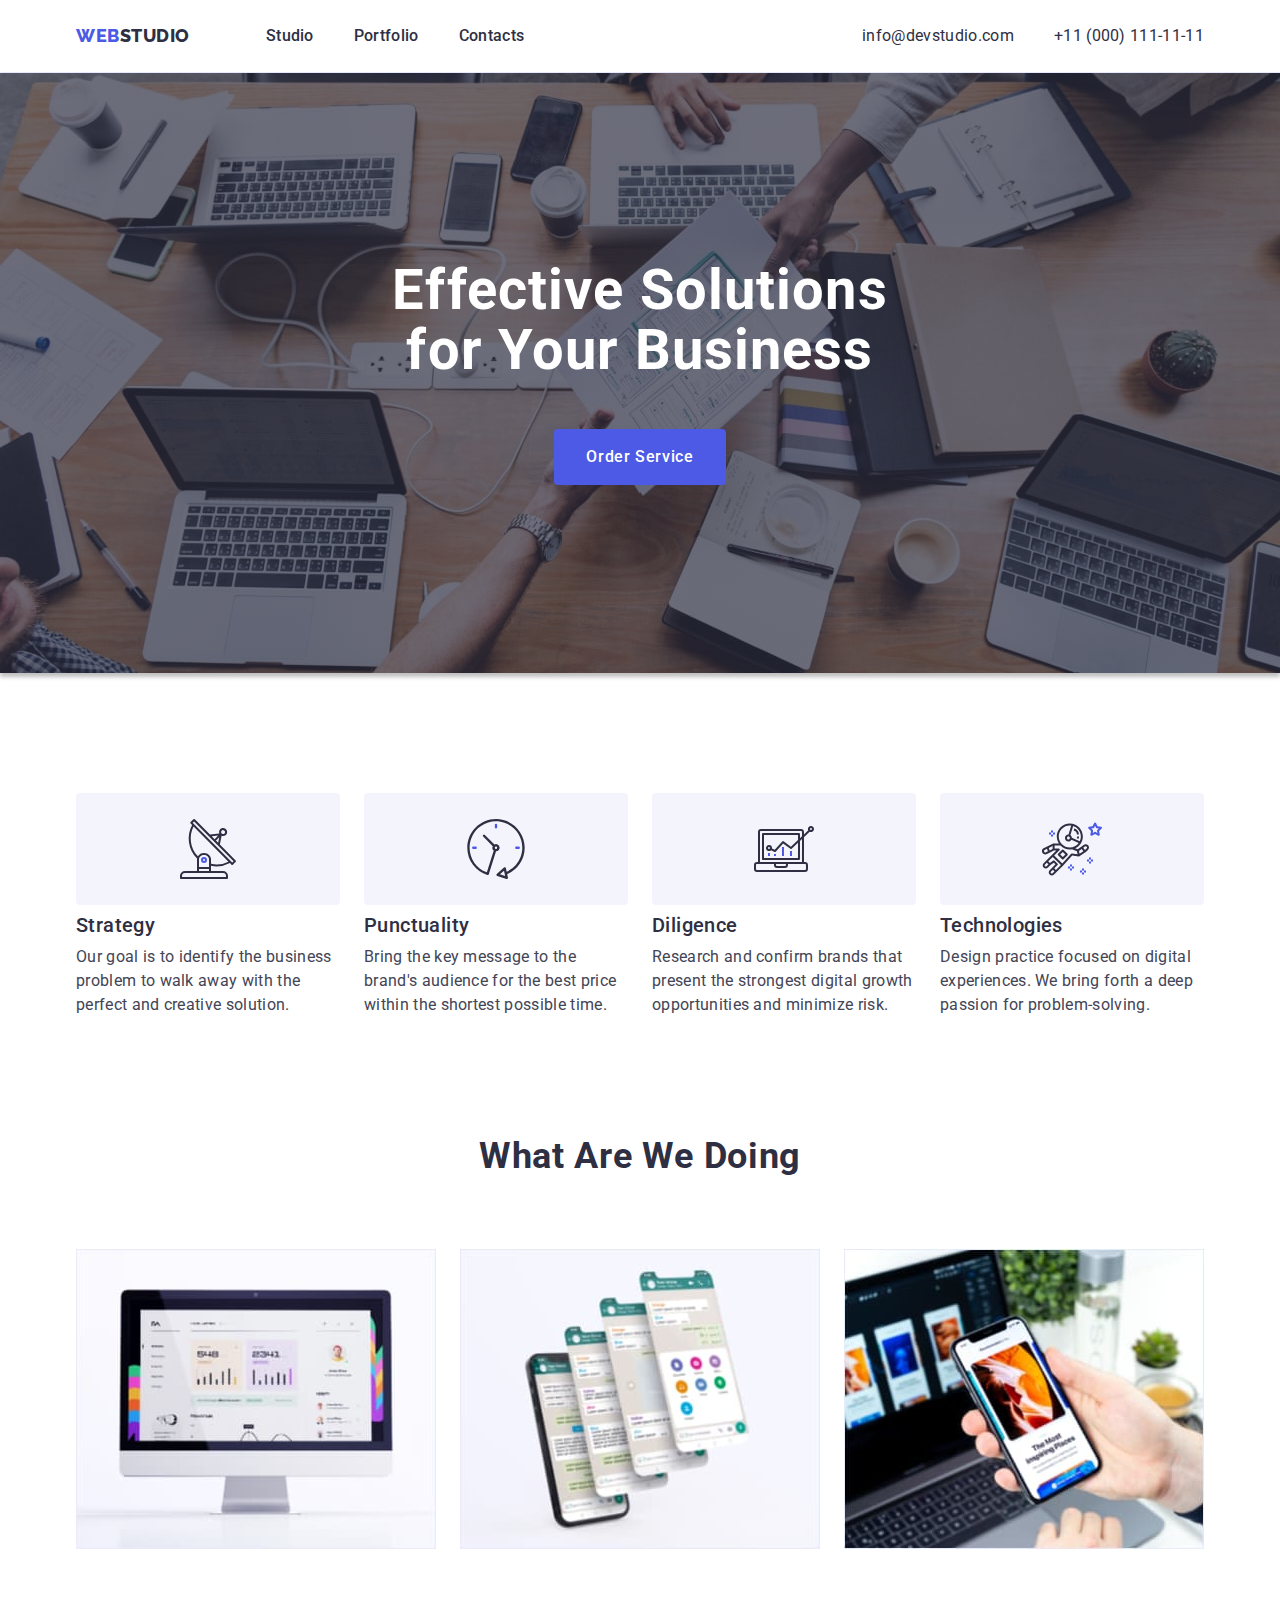
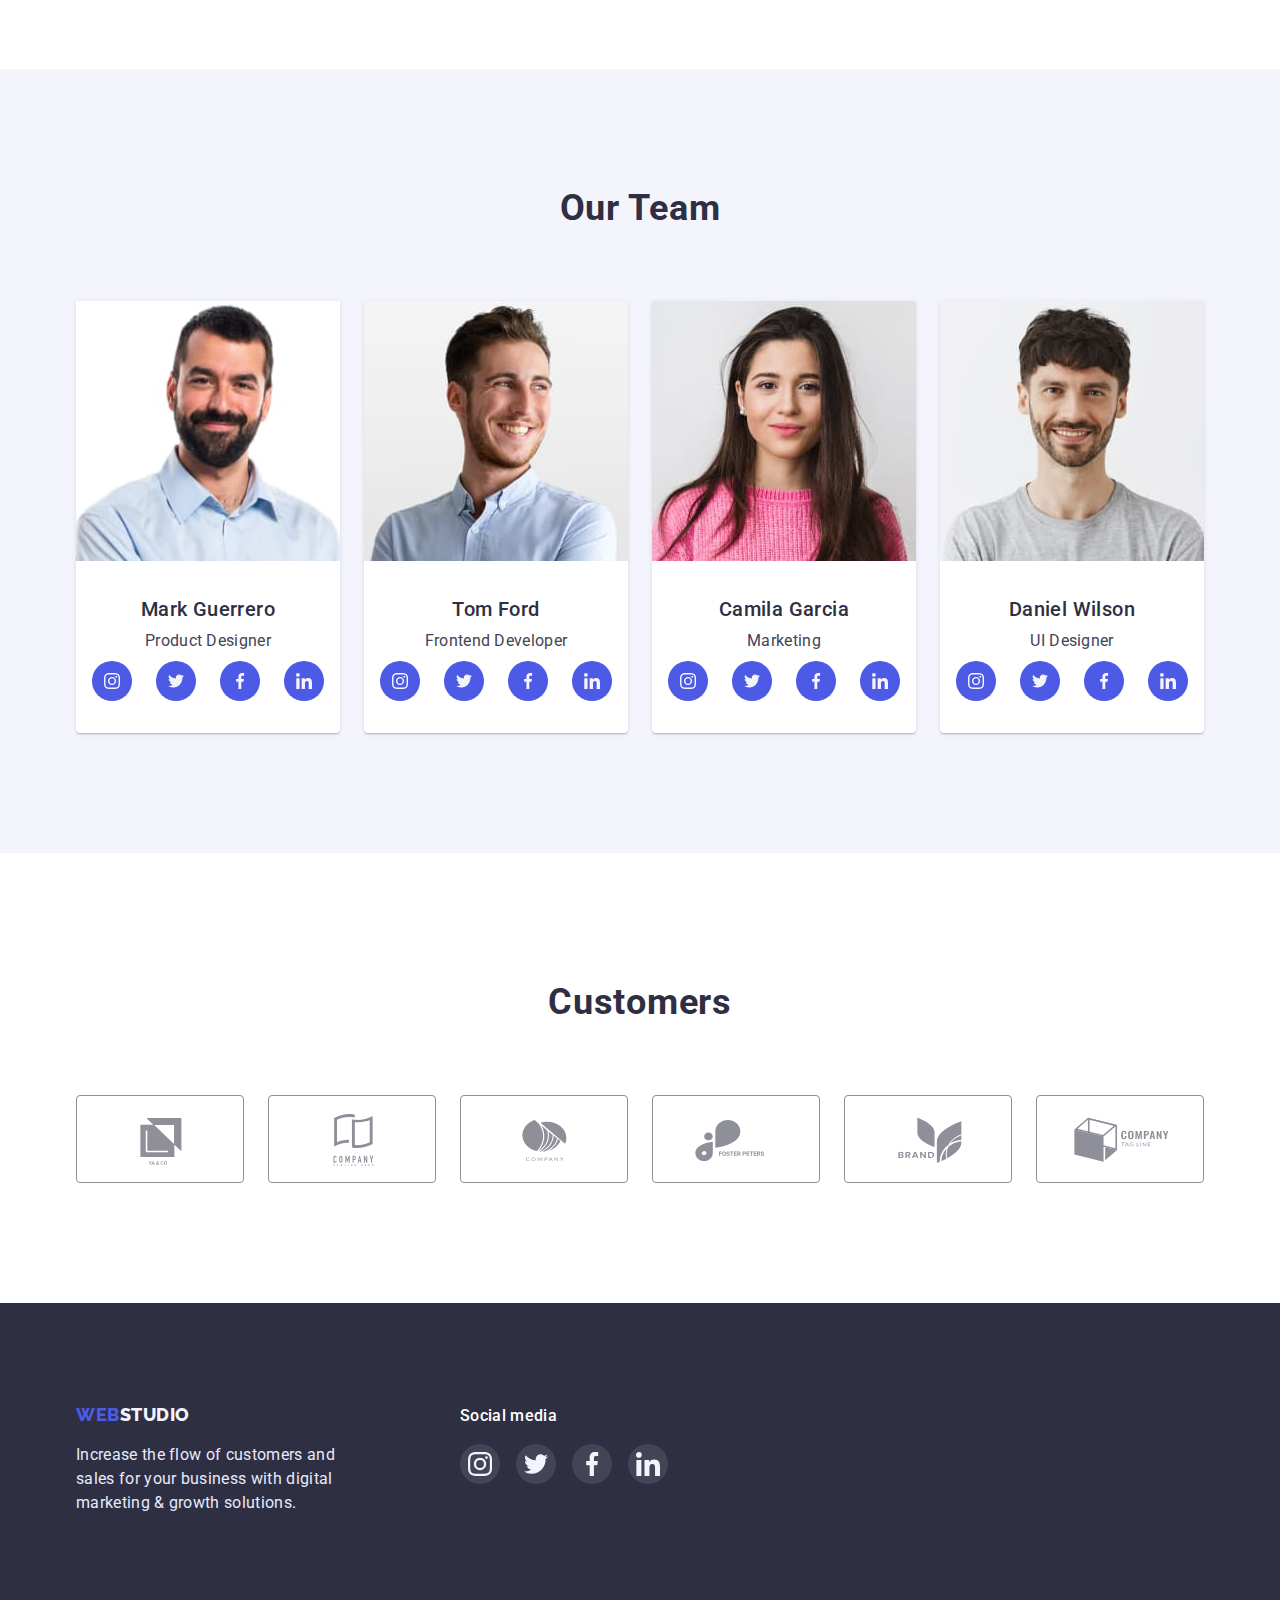
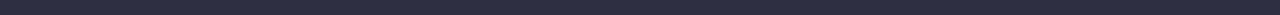
==== index.html @ 4c7a58b6 "Initial commit" ====
<!DOCTYPE html>
<html lang="en">
  <head>
    <meta charset="UTF-8" />
    <meta http-equiv="X-UA-Compatible" content="IE=edge" />
    <meta name="viewport" content="width=device-width, initial-scale=1.0" />
    <title>WebStudio</title>

    <link
      href="https://fonts.googleapis.com/css2?family=Raleway:wght@800&family=Roboto:wght@400;500;700;900&display=swap"
      rel="stylesheet"
    />
    <link
      rel="stylesheet"
      href="https://cdnjs.cloudflare.com/ajax/libs/modern-normalize/1.1.0/modern-normalize.min.css"
    />
    <link rel="stylesheet" href="css/styles.css" />
  </head>
  <body>
    <header class="page-header">
      <div class="container main-header">
        <nav class="navigation">
          <a class="logo" href="./index.html">
            Web<span class="logo-frst">Studio</span>
          </a>
          <ul class="site-nav list">
            <li class="item">
              <a href="./index.html" class="link">Studio</a>
            </li>
            <li class="item">
              <a href="./portfolio.html" class="link">Portfolio</a>
            </li>
            <li class="item">
              <a href="" class="link">Contacts</a>
            </li>
          </ul>
        </nav>
        <address>
          <ul class="inf-nav list">
            <li class="inf-list">
              <a class="nav-link" href="mailto:info@devstudio.com"
                >info@devstudio.com</a
              >
            </li>
            <li class="inf-list">
              <a class="nav-link" href="tel:+110001111111"
                >+11 (000) 111-11-11</a
              >
            </li>
          </ul>
        </address>
      </div>
    </header>

    <main>
      <!--Заголовок-->
      <section class="hero">
        <h1 class="hero-title">Effective Solutions for Your Business</h1>
        <button type="button" class="button">Order Service</button>
      </section>
      <!--Преимущества-->
      <section class="features">
        <div class="container">
          <h2 class="features-title hidden">opportunities</h2>
          <ul class="features-list list">
            <li class="features-item">
              <div class="features-icon-area">
                <svg class="features-item-icon">
                  <use href="./images/icons.svg#icon-antenna"></use>
                </svg>
              </div>
              <h3 class="title">Strategy</h3>
              <p class="part">
                Our goal is to identify the business problem to walk away with
                the perfect and creative solution.
              </p>
            </li>
            <li class="features-item">
              <div class="features-icon-area">
                <svg class="features-item-icon">
                  <use href="./images/icons.svg#icon-clock"></use>
                </svg>
              </div>
              <h3 class="title">Punctuality</h3>
              <p class="part">
                Bring the key message to the brand's audience for the best price
                within the shortest possible time.
              </p>
            </li>
            <li class="features-item">
              <div class="features-icon-area">
                <svg class="features-item-icon">
                  <use href="./images/icons.svg#icon-diagram"></use>
                </svg>
              </div>
              <h3 class="title">Diligence</h3>
              <p class="part">
                Research and confirm brands that present the strongest digital
                growth opportunities and minimize risk.
              </p>
            </li>
            <li class="features-item">
              <div class="features-icon-area">
                <svg class="features-item-icon">
                  <use href="./images/icons.svg#icon-astronaut"></use>
                </svg>
              </div>
              <h3 class="title">Technologies</h3>
              <p class="part">
                Design practice focused on digital experiences. We bring forth a
                deep passion for problem-solving.
              </p>
            </li>
          </ul>
        </div>
      </section>
      <!--Специализация-->
      <section class="functions">
        <div class="container">
          <h2 class="functions-title">What are we doing</h2>
          <ul class="functions-list list">
            <li>
              <img
                src="./images/img1.jpg"
                alt="Statisticks"
                width="360"
                height="300"
              />
            </li>
            <li>
              <img
                src="./images/img2.jpg"
                alt="Phone"
                width="360"
                height="300"
              />
            </li>
            <li>
              <img
                src="./images/img3.jpg"
                alt="Phone"
                width="360"
                height="300"
              />
            </li>
          </ul>
        </div>
      </section>
      <!--Команда-->
      <section class="team">
        <div class="container">
          <h2 class="team-title">Our Team</h2>
          <ul class="team-cards list">
            <li class="cards">
              <img
                src="./images/k1.jpg"
                alt="Product Designer"
                width="264"
                height="260"
              />
              <div class="card-frame">
                <h3 class="team-name">Mark Guerrero</h3>
                <p class="team-prof">Product Designer</p>
                <ul class="team-soc-list list">
                  <li class="team-soc-item">
                    <a href="" class="team-soc-link link">
                      <svg class="team-soc-icon" width="16" height="16">
                        <use href="./images/icons.svg#icon-instagram"></use>
                      </svg>
                    </a>
                  </li>
                  <li class="team-soc-item">
                    <a href="" class="team-soc-link link">
                      <svg class="team-soc-icon" width="16" height="16">
                        <use href="./images/icons.svg#icon-twitter"></use>
                      </svg>
                    </a>
                  </li>
                  <li class="team-soc-item">
                    <a href="" class="team-soc-link link">
                      <svg class="team-soc-icon" width="16" height="16">
                        <use href="./images/icons.svg#icon-facebook"></use>
                      </svg>
                    </a>
                  </li>
                  <li class="team-soc-item">
                    <a href="" class="team-soc-link link">
                      <svg class="team-soc-icon" width="16" height="16">
                        <use href="./images/icons.svg#icon-linkedin"></use>
                      </svg>
                    </a>
                  </li>
                </ul>
              </div>
            </li>
            <li class="cards">
              <img
                src="./images/k2.jpg"
                alt="Frontend Developer"
                width="264"
                height="260"
              />
              <div class="card-frame">
                <h3 class="team-name">Tom Ford</h3>
                <p class="team-prof">Frontend Developer</p>
                <ul class="team-soc-list list">
                  <li class="team-soc-item">
                    <a href="" class="team-soc-link link">
                      <svg class="team-soc-icon" width="16" height="16">
                        <use href="./images/icons.svg#icon-instagram"></use>
                      </svg>
                    </a>
                  </li>
                  <li class="team-soc-item">
                    <a href="" class="team-soc-link link">
                      <svg class="team-soc-icon" width="16" height="16">
                        <use href="./images/icons.svg#icon-twitter"></use>
                      </svg>
                    </a>
                  </li>
                  <li class="team-soc-item">
                    <a href="" class="team-soc-link link">
                      <svg class="team-soc-icon" width="16" height="16">
                        <use href="./images/icons.svg#icon-facebook"></use>
                      </svg>
                    </a>
                  </li>
                  <li class="team-soc-item">
                    <a href="" class="team-soc-link link">
                      <svg class="team-soc-icon" width="16" height="16">
                        <use href="./images/icons.svg#icon-linkedin"></use>
                      </svg>
                    </a>
                  </li>
                </ul>
              </div>
            </li>
            <li class="cards">
              <img
                src="./images/k3.jpg"
                alt="Marketing"
                width="264"
                height="260"
              />
              <div class="card-frame">
                <h3 class="team-name">Camila Garcia</h3>
                <p class="team-prof">Marketing</p>
                <ul class="team-soc-list list">
                  <li class="team-soc-item">
                    <a href="" class="team-soc-link link">
                      <svg class="team-soc-icon" width="16" height="16">
                        <use href="./images/icons.svg#icon-instagram"></use>
                      </svg>
                    </a>
                  </li>
                  <li class="team-soc-item">
                    <a href="" class="team-soc-link link">
                      <svg class="team-soc-icon" width="16" height="16">
                        <use href="./images/icons.svg#icon-twitter"></use>
                      </svg>
                    </a>
                  </li>
                  <li class="team-soc-item">
                    <a href="" class="team-soc-link link">
                      <svg class="team-soc-icon" width="16" height="16">
                        <use href="./images/icons.svg#icon-facebook"></use>
                      </svg>
                    </a>
                  </li>
                  <li class="team-soc-item">
                    <a href="" class="team-soc-link link">
                      <svg class="team-soc-icon" width="16" height="16">
                        <use href="./images/icons.svg#icon-linkedin"></use>
                      </svg>
                    </a>
                  </li>
                </ul>
              </div>
            </li>
            <li class="cards">
              <img
                src="./images/k4.jpg"
                alt="UI Designer"
                width="264"
                height="260"
              />
              <div class="card-frame">
                <h3 class="team-name">Daniel Wilson</h3>
                <p class="team-prof">UI Designer</p>
                <ul class="team-soc-list list">
                  <li class="team-soc-item">
                    <a href="" class="team-soc-link link">
                      <svg class="team-soc-icon" width="16" height="16">
                        <use href="./images/icons.svg#icon-instagram"></use>
                      </svg>
                    </a>
                  </li>
                  <li class="team-soc-item">
                    <a href="" class="team-soc-link link">
                      <svg class="team-soc-icon" width="16" height="16">
                        <use href="./images/icons.svg#icon-twitter"></use>
                      </svg>
                    </a>
                  </li>
                  <li class="team-soc-item">
                    <a href="" class="team-soc-link link">
                      <svg class="team-soc-icon" width="16" height="16">
                        <use href="./images/icons.svg#icon-facebook"></use>
                      </svg>
                    </a>
                  </li>
                  <li class="team-soc-item">
                    <a href="" class="team-soc-link link">
                      <svg class="team-soc-icon" width="16" height="16">
                        <use href="./images/icons.svg#icon-linkedin"></use>
                      </svg>
                    </a>
                  </li>
                </ul>
              </div>
            </li>
          </ul>
        </div>
      </section>
      <!--Customers-->
      <section class="customers">
        <div class="container">
          <h2 class="customer-title">Customers</h2>
          <ul class="customer-list list">
            <li class="customer-item">
              <a class="customer-list-icon" href="">
                <svg class="customer-icon" width="104" height="56">
                  <use href="./images/icons.svg#icon-logocl1"></use>
                </svg>
              </a>
            </li>
            <li class="customer-item">
              <a class="customer-list-icon" href="">
                <svg class="customer-icon" width="104" height="56">
                  <use href="./images/icons.svg#icon-logocl2"></use>
                </svg>
              </a>
            </li>
            <li class="customer-item">
              <a class="customer-list-icon" href="">
                <svg class="customer-icon" width="104" height="56">
                  <use href="./images/icons.svg#icon-logocl3"></use>
                </svg>
              </a>
            </li>
            <li class="customer-item">
              <a class="customer-list-icon" href="">
                <svg class="customer-icon" width="104" height="56">
                  <use href="./images/icons.svg#icon-logocl4"></use>
                </svg>
              </a>
            </li>
            <li class="customer-item">
              <a class="customer-list-icon" href="">
                <svg class="customer-icon" width="104" height="56">
                  <use href="./images/icons.svg#icon-logocl5"></use>
                </svg>
              </a>
            </li>
            <li class="customer-item">
              <a class="customer-list-icon" href="">
                <svg class="customer-icon" width="104" height="56">
                  <use href="./images/icons.svg#icon-logocl6"></use>
                </svg>
              </a>
            </li>
          </ul>
        </div>
      </section>
    </main>
    <!--футер-->
    <footer class="foot">
      <div class="container foot-container">
        <div class="logo-footer">
          <a class="logo" href="./index.html">
            Web<span class="logo-scnd">Studio</span>
          </a>
          <p class="last">
            Increase the flow of customers and sales for your business with
            digital marketing & growth solutions.
          </p>
        </div>
        <div class="footer-social">
          <p class="footer-title-soc">Social media</p>
          <ul class="footer-list-soc list">
            <li class="footer-soc-item">
              <a href="" class="footer-soc-link">
                <svg class="footer-soc-icon" width="24" height="24">
                  <use href="./images/icons.svg#icon-instagram"></use>
                </svg>
              </a>
            </li>
            <li class="footer-soc-item">
              <a href="" class="footer-soc-link">
                <svg class="footer-soc-icon" width="24" height="24">
                  <use href="./images/icons.svg#icon-twitter"></use>
                </svg>
              </a>
            </li>
            <li class="footer-soc-item">
              <a href="" class="footer-soc-link">
                <svg class="footer-soc-icon" width="24" height="24">
                  <use href="./images/icons.svg#icon-facebook"></use>
                </svg>
              </a>
            </li>
            <li class="footer-soc-item">
              <a href="" class="footer-soc-link">
                <svg class="footer-soc-icon" width="24" height="24">
                  <use href="./images/icons.svg#icon-linkedin"></use>
                </svg>
              </a>
            </li>
          </ul>
        </div>
      </div>
    </footer>
  </body>
</html>
---- css/styles.css ----
:root {
    --primary-text-color: #2E2F42; 
    --title-text-color: #434455;
    --aacent-color: #4D5AE5;
    --logo-seclast-color: #F4F4FD;
    --footer-text-color: #E7E9FC;
    --order-button-color: #FFFFFF;
    --hover-focus-color: #404BBF; 
    --l-grad: linear-gradient( rgba(46, 47, 66, 0.7), rgba(46, 47, 66, 0.7) 100% );
    --logo-cust: #8E8F99;
    --logo-dark-hover: #31D0AA;
}

body {
    font-family: 'Roboto', sans-serif;
    color:  var(--primary-text-color);
    background-color: white;
}
/*Цвет основного теста #2E2F42*/
/*Цвет вторичный теста #434455*/
/*лого #4D5AE5 и #2E2F42(верх)/#F4F4FD(низ)*/
/*белый #FFFFFF*/
/*подвал абзац #E7E9FC*/
.list {
    list-style: none;
    padding: 0;
    margin: 0;
}
.hidden {
  position: absolute;
  width: 1px;
  height: 1px;
  margin: -1px;
  border: 0;
  padding: 0;
  white-space: nowrap;
  clip-path: inset(100%);
  clip: rect(0 0 0 0);
  overflow: hidden;
}
a {
text-decoration: none;
}
/*------------logo----------*/
.logo {
font-family: 'Raleway', sans-serif;
font-weight: 800;
font-size: 18px;
line-height: 1.33;
letter-spacing: 0.03em;
text-transform: uppercase;
color: var(--aacent-color);
display: block;
}
.logo-frst {
    color: var(--primary-text-color);
}

.logo:hover,
.logo:focus {
    color: var(--hover-focus-color);
}
.logo-frst:hover,
.logo-frst:focus {
    color: var(--hover-focus-color);
}
.logo-scnd {
    color: var(--logo-seclast-color);
}
.logo-scnd:hover,
.logo-scnd:focus {
    color: var(--hover-focus-color);
}
/*------------header--------------------*/
.page-header {
border-bottom: 1px solid #E7E9FC;
}
.main-header {
display: flex;
align-items: center;
justify-content: space-between;

}
.navigation  {
    display: flex;
    align-items: center;
    
}

.site-nav {
display: flex;
margin-left: 76px;
}

.site-nav .link {

    font-weight: 500;
        font-size: 16px;
        line-height: 1.5;
        letter-spacing: 0.02em;
        color: var(--primary-text-color);
        display: block;
        padding-top: 24px;
        padding-bottom: 24px;
}
.site-nav .link:hover,
.site-nav .link:focus {
    color: var(--hover-focus-color);
}

.site-nav .item {
    margin-right: 40px;
}

.site-nav .item:last-child {
    margin-right: 0;
}

.inf-nav {
    display: flex;
    margin-left: auto;
}

.inf-nav .inf-list + .inf-list {
    margin-left: 40px;
}

.inf-nav .nav-link {
    color: var(--primary-text-color);
    font-style: normal;
    font-size: 16px;
        line-height: 1.5;
        letter-spacing: 0.02em;
}
.inf-nav .nav-link:hover,
.inf-nav .nav-link:focus {
    color: var(--hover-focus-color);
}


/*------------studio-------------------*/

.hero {

    text-align: center;
    
    margin-left: auto;
    margin-right: auto;

    padding-bottom: 188px;
        padding-top: 188px;
    
        height: 600px;
        max-width: 1440px;
    
        margin-left: auto;
        margin-right: auto;
    
        background-image: var(--l-grad), url('../images/hero.jpg'), url('../images/Dark-bg\ \(1\).jpg');
        background-color: var(--primary-text-color);
        background-size: cover;
        background-repeat: no-repeat;
        background-position: center;
    
        box-shadow: 0 4px 4px rgb(0 0 0 / 25%);
}


.hero-title {
font-weight: 700;
font-size: 56px;
line-height: 1.07;
letter-spacing: 0.02em;
color: var(--order-button-color);

padding-bottom: 0;

margin-top: 0;
margin-bottom: 48px;
margin-left: auto;
margin-right: auto;

width: 496px;

text-align: center;
}

/*преимущества*/
.features {
   padding-top: 120px;
    padding-bottom: 120px;
}

.features-list {
    display: flex;
}
.features-list .title,
 .services h3 {
    color: var(--primary-text-color);
font-weight: 500;
font-size: 20px;
line-height: 1.2;
letter-spacing: 0.02em;

margin-top: 0;
margin-bottom: 8px;
}


.features-list .part,
.services p {
font-size: 16px;
line-height: 1.5;
letter-spacing: 0.02em;
    color: var(--title-text-color);

    margin-top: 0;
    margin-bottom: 0;
   
}

.features .features-item+.features-item {
    margin-left: 24px;
}
.features-item:last-child {
    margin-right: 0;
}

.features-icon-area {
display: flex;
    justify-content: center;
    align-items: center;
    width: 264px;
    height: 112px;
    border-radius: 4px;
    background-color: var(--logo-seclast-color);
    margin-bottom: 8px;
}
.features-item-icon {
width: 60px;
height: 64px;
}



.functions { 
  
   padding-bottom: 120px;
   padding-top: 0;
}

.functions-list {
    display: flex;
    flex-wrap: wrap;
    column-gap: 24px;
}


.functions-list  li {
flex-basis: calc((100% - 48px) / 3);

}


.functions-title {
font-weight: 700;
font-size: 36px;
line-height: 1.11;
letter-spacing: 0.02em;
text-transform: capitalize;
text-align: center;

margin-top: 0; 
margin-bottom: 72px;
}

.functions-list img {
    display: block; 
    max-width: 100%;
    height: auto;
}
.team {
    background-color: var(--logo-seclast-color);
    padding-top: 120px;
    padding-bottom: 120px;
}

.team-title {
font-weight: 700;
    font-size: 36px;
    line-height: 1.11;
    letter-spacing: 0.02em;
    text-transform: capitalize;
    text-align: center;

    margin-top: 0;
    margin-bottom: 72px;
}
.team-cards {
   display: flex;
column-gap: 24px;
}

.cards {

    background-color: var(--order-button-color);
    flex-basis: calc((100% - 72px) / 4);
    box-shadow: 0px 1px 6px rgb(46 47 66 / 8%), 0px 1px 1px rgb(46 47 66 / 16%), 0px 2px 1px rgb(46 47 66 / 8%);
    border-radius: 0px 0px 4px 4px;
}


.card-frame {
    border: 1px solid var(--cornflower);
    border-top: hidden;
    border-radius: 0px 0px 4px 4px;
    padding: 32px 16px; 
}

.team-name {
    font-weight: 500;
        font-size: 20px;
        line-height: 1.2;
        letter-spacing: 0.02em;

        margin-bottom: 8px;
        margin-top: 0;
        text-align: center;
}

.team-prof {
    font-size: 16px;
        line-height: 1.5;
        letter-spacing: 0.02em;
        color: #434455; 

        margin-top: 0;
        margin-bottom: 8px;
        text-align: center;
        
}

.team-soc-list {
display: flex;
justify-content: center;
gap: 24px;

}

.team-soc-item {
width: 40px;
height: 40px;
}

.team-soc-link {
width: 100%;
height: 100%;
border-radius: 50%;
display: flex;
justify-content: center;
align-items: center;
background-color: var(--aacent-color);
}

.team-soc-link:is(:hover, :focus) {
    background-color: var(--hover-focus-color);
}

.team-soc-icon {
    fill: #F4F4FD;

}

.customers {
    padding-top: 130px;
    padding-bottom: 120px;
}

.customer-title {
    margin-top: 0;
        margin-bottom: 72px;
        color: var(--primary-text-color);
        font-weight: 700;
        font-size: 36px;
        line-height: 1.11;
        text-align: center;
        letter-spacing: 0.02em;
        text-transform: capitalize;
}

.customer-list {
    display: flex;
    justify-content: center;
    align-items: center;
    gap: 24px;
}

.customer-item {
width: 168px;
height: 88px;
}

.customer-list-icon {
    width: 100%;
    height: 100%;
   
    border: 1px solid var(--logo-cust);
    border-radius: 4px;

    display: flex;
    justify-content: center;
    align-items: center;
    color: var(--logo-cust);
}

.customer-icon {
fill: currentColor;
}

.customer-list-icon:is(:hover, :focus) {
    border-color: var(--hover-focus-color);
    color: var(--hover-focus-color);
}

/*button*/
.button {
    font-family: 'Roboto', sans-serif;
    color: var(--order-button-color);
    background-color: var(--aacent-color);
font-weight: 500;
font-size: 16px;
line-height: 1.5;
letter-spacing: 0.04em;
cursor: pointer;

border: none;
border-radius: 4px;
padding: 16px 32px;

}
.button:hover,
.button:focus {
    background-color: var(--hover-focus-color);
}
.button-active {
    font-family: 'Roboto', sans-serif;
    font-weight: 500;
        font-size: 16px;
        line-height: 1.5;
        letter-spacing: 0.04em;
        color: var(--order-button-color);
        background: var(--aacent-color);
        box-shadow: 0px 3px 1px rgba(0, 0, 0, 0.1), 0px 2px 1px rgba(0, 0, 0, 0.08), 0px 2px 2px rgba(0, 0, 0, 0.12);
            border-radius: 4px;
            cursor: pointer;
}
.button-main {
    font-family: 'Roboto', sans-serif;
    font-weight: 500;
        font-size: 16px;
        line-height: 1.5;
        letter-spacing: 0.04em;
        color: var(--aacent-color);
        background: var(--logo-seclast-color);
        cursor: pointer;
        text-align: center;
        padding: 12px 24px;  

         border: 1px solid #E7E9FC;
border-radius: 4px;
}

.button-main:hover,
.button-main:focus {
    color: var(--order-button-color);
    background-color: var(--aacent-color);
    box-shadow: 0px 3px 1px rgba(0, 0, 0, 0.1), 0px 2px 1px rgba(0, 0, 0, 0.08), 0px 2px 2px rgba(0, 0, 0, 0.12);
    border-radius: 4px;
}
/* ----------------footer---------------------------*/
.last {
    font-size: 16px;
        line-height: 1.5;
        letter-spacing: 0.02em;
        color: var(--footer-text-color);

       margin-bottom: 0;
       margin-top: 16;
       width: 264px;
       
}
.logo-footer {
   padding-top: 0;
    padding-bottom: 0;
   
}
.foot {
    background: var(--primary-text-color);
    padding-top: 100px;
    padding-bottom: 100px;
    
}
.container {
    margin-left: auto;
    margin-right: auto;
    width: 1158px;
    padding-left: 15px;
    padding-right: 15px;

}

.foot-container {
    display: flex;
   align-items: baseline;
}
.footer-social {
  
    margin-left: 120px;
}

.footer-title-soc {
    margin: 0 0 16px 0;
    font-weight: 500;
    font-size: 16px;
    color: var(--order-button-color);
    line-height: 1.5;
    letter-spacing: 0.02em;
}

.footer-list-soc {
    display: flex;
    gap: 16px;
}

.footer-soc-link {
    display: flex;
    justify-content: center;
    align-items: center;
    width: 40px;
    height: 40px;
    padding: 0;
    border-radius: 50%;
    background-color: rgba(255, 255, 255, 0.1);
    
}

.footer-soc-link:is(:hover, :focus) {
    background-color: var(--logo-dark-hover);
}


/*portf*/
.but-portf {
   
    display: flex;
    justify-content: center;
    margin-left: auto;
    margin-right: auto;
    margin-bottom: 72px;
    gap: 24px;

}

 .services {
    padding-top: 96px;
    padding-bottom: 120px;
 }

 .services-list {   
    display: flex;
    flex-wrap: wrap;
     
    
    column-gap: 24px;
    row-gap: 48px;
 }
/*
.services-item {
 width: calc((100%-48px)/3);
}
.services-item:not(:nth-child(3n)) {
  margin-right: 24px;
 }

*/

 .services-item {
    flex-basis: calc((100% - 48px) / 3);
    
 }

.services-link {
    display: block;
}

 .services-link:is(:hover, :focus) {
    border: #F4F4FD;
     border-top: none;
    box-shadow: 0px 1px 6px rgba(46, 47, 66, 0.08), 0px 1px 1px rgba(46, 47, 66, 0.16), 0px 2px 1px rgba(46, 47, 66, 0.08);
 }
 
 .services-item-wrap {
    border: 1px solid var(--footer-text-color);
    border-top: none;
    padding: 32px 16px;
    
 }

 .services-item img {
     display: block;
     width: 100%;
     height: auto;
 }
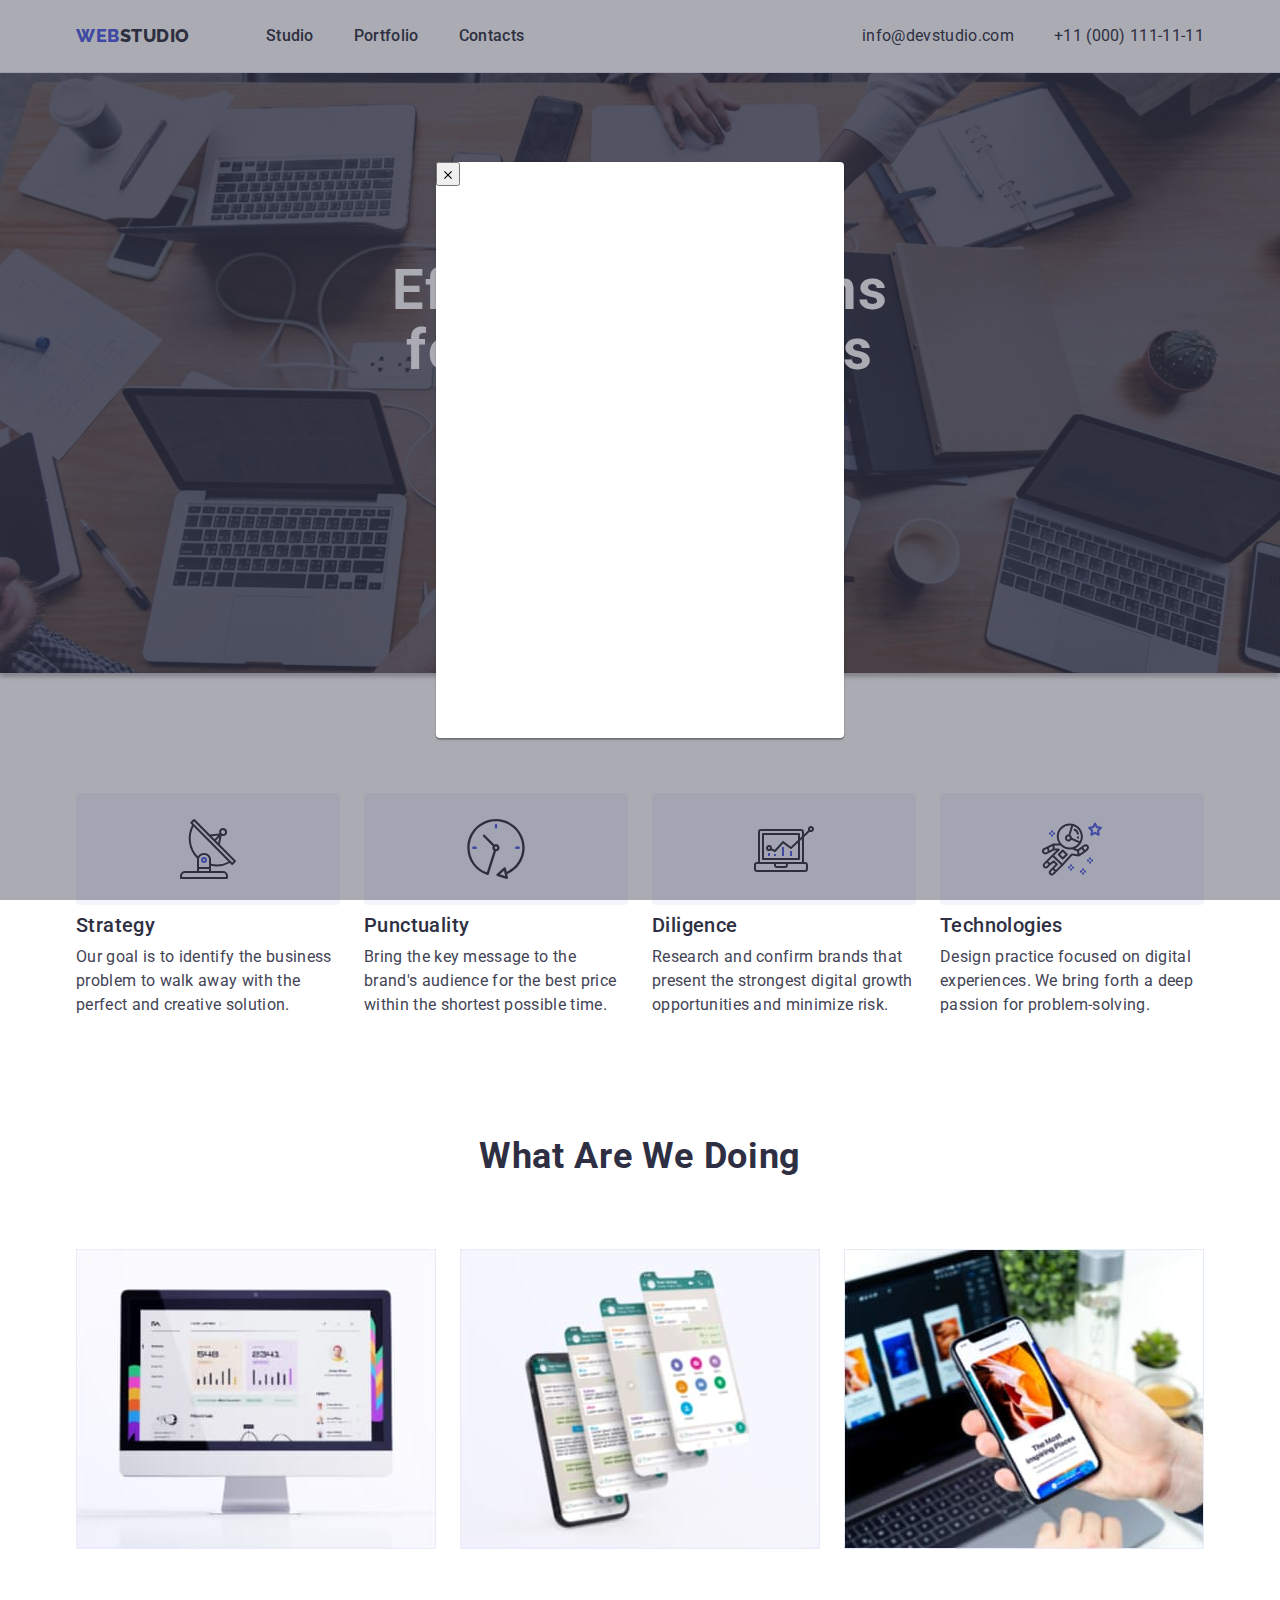
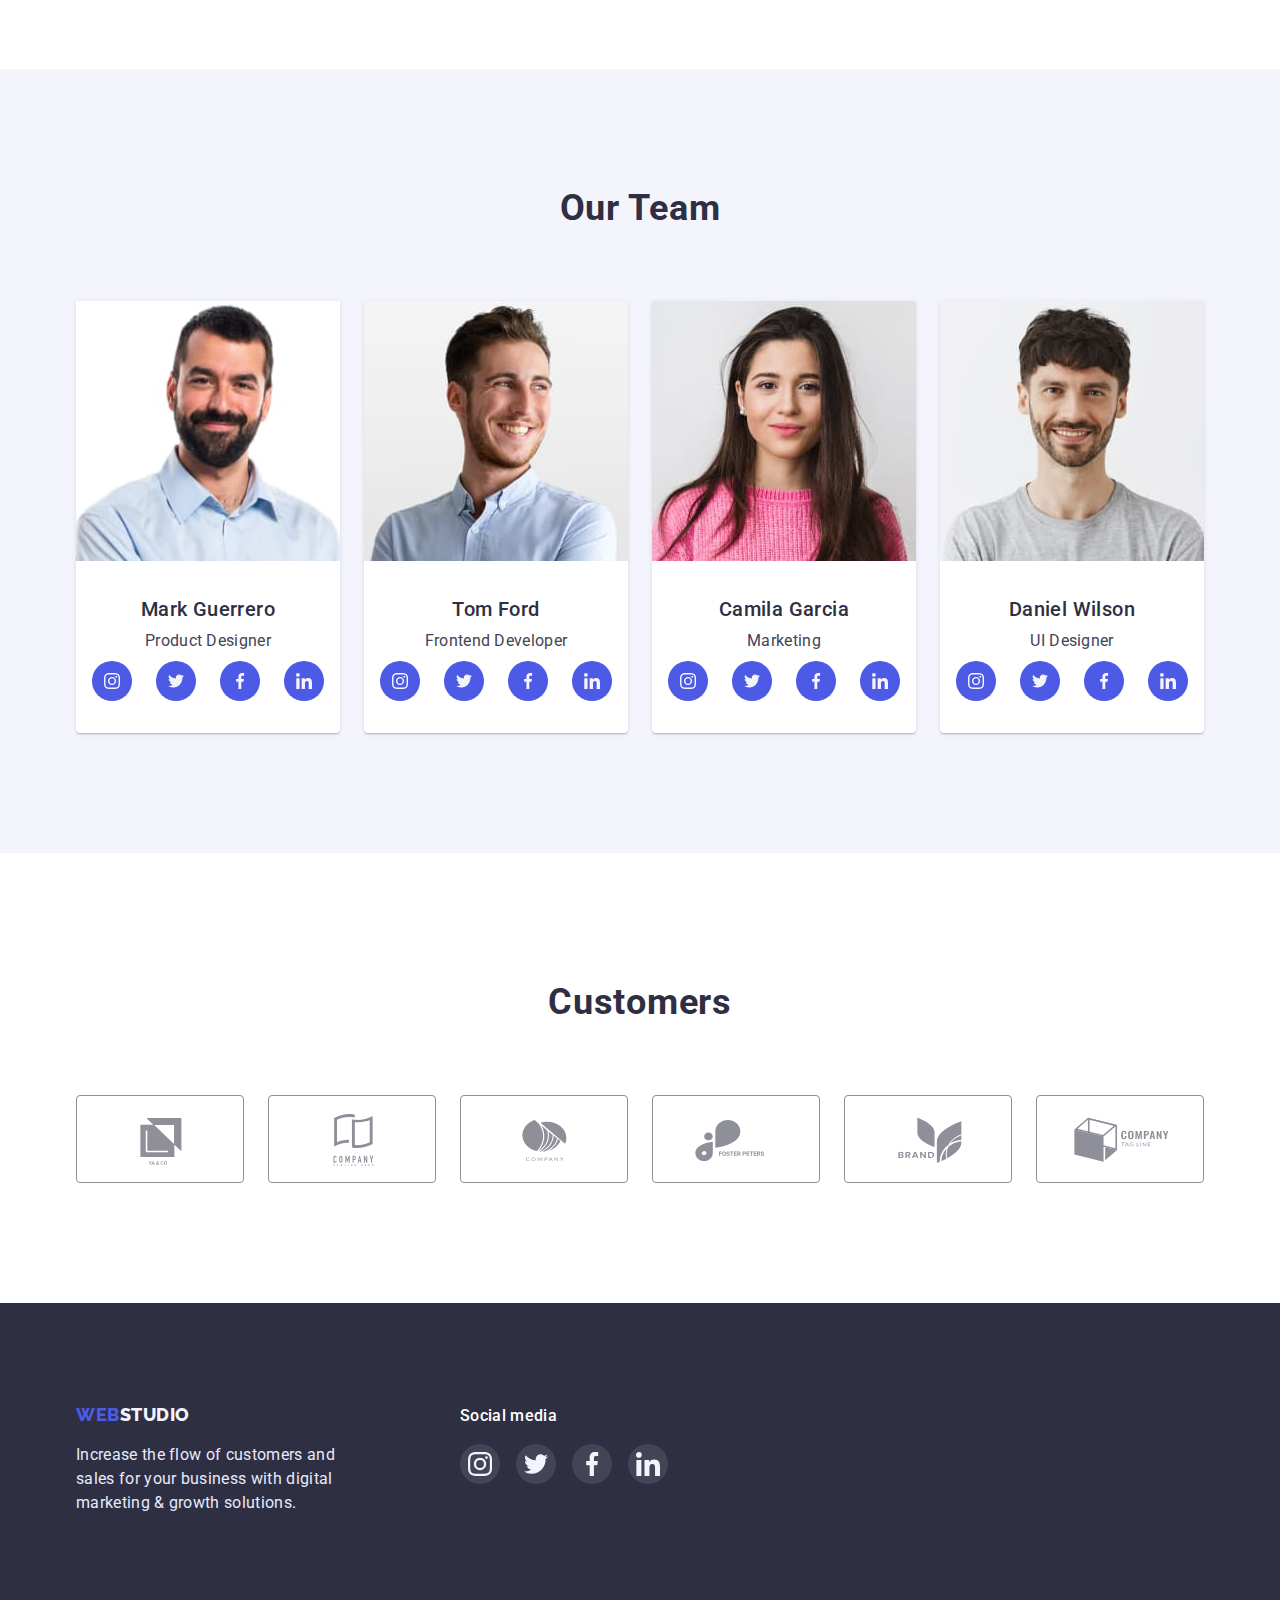
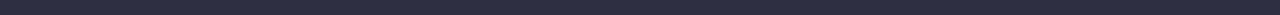
==== commit 870c68a0: "hm5" ====
--- a/index.html
+++ b/index.html
@@ -20,9 +20,7 @@
     <header class="page-header">
       <div class="container main-header">
         <nav class="navigation">
-          <a class="logo" href="./index.html">
-            Web<span class="logo-frst">Studio</span>
-          </a>
+          <a class="logo" href="./index.html"> Web<span class="logo-frst">Studio</span> </a>
           <ul class="site-nav list">
             <li class="item">
               <a href="./index.html" class="link">Studio</a>
@@ -38,14 +36,10 @@
         <address>
           <ul class="inf-nav list">
             <li class="inf-list">
-              <a class="nav-link" href="mailto:info@devstudio.com"
-                >info@devstudio.com</a
-              >
+              <a class="nav-link" href="mailto:info@devstudio.com">info@devstudio.com</a>
             </li>
             <li class="inf-list">
-              <a class="nav-link" href="tel:+110001111111"
-                >+11 (000) 111-11-11</a
-              >
+              <a class="nav-link" href="tel:+110001111111">+11 (000) 111-11-11</a>
             </li>
           </ul>
         </address>
@@ -71,8 +65,8 @@
               </div>
               <h3 class="title">Strategy</h3>
               <p class="part">
-                Our goal is to identify the business problem to walk away with
-                the perfect and creative solution.
+                Our goal is to identify the business problem to walk away with the perfect and
+                creative solution.
               </p>
             </li>
             <li class="features-item">
@@ -83,8 +77,8 @@
               </div>
               <h3 class="title">Punctuality</h3>
               <p class="part">
-                Bring the key message to the brand's audience for the best price
-                within the shortest possible time.
+                Bring the key message to the brand's audience for the best price within the shortest
+                possible time.
               </p>
             </li>
             <li class="features-item">
@@ -95,8 +89,8 @@
               </div>
               <h3 class="title">Diligence</h3>
               <p class="part">
-                Research and confirm brands that present the strongest digital
-                growth opportunities and minimize risk.
+                Research and confirm brands that present the strongest digital growth opportunities
+                and minimize risk.
               </p>
             </li>
             <li class="features-item">
@@ -107,8 +101,8 @@
               </div>
               <h3 class="title">Technologies</h3>
               <p class="part">
-                Design practice focused on digital experiences. We bring forth a
-                deep passion for problem-solving.
+                Design practice focused on digital experiences. We bring forth a deep passion for
+                problem-solving.
               </p>
             </li>
           </ul>
@@ -120,28 +114,13 @@
           <h2 class="functions-title">What are we doing</h2>
           <ul class="functions-list list">
             <li>
-              <img
-                src="./images/img1.jpg"
-                alt="Statisticks"
-                width="360"
-                height="300"
-              />
+              <img src="./images/img1.jpg" alt="Statisticks" width="360" height="300" />
             </li>
             <li>
-              <img
-                src="./images/img2.jpg"
-                alt="Phone"
-                width="360"
-                height="300"
-              />
+              <img src="./images/img2.jpg" alt="Phone" width="360" height="300" />
             </li>
             <li>
-              <img
-                src="./images/img3.jpg"
-                alt="Phone"
-                width="360"
-                height="300"
-              />
+              <img src="./images/img3.jpg" alt="Phone" width="360" height="300" />
             </li>
           </ul>
         </div>
@@ -152,12 +131,7 @@
           <h2 class="team-title">Our Team</h2>
           <ul class="team-cards list">
             <li class="cards">
-              <img
-                src="./images/k1.jpg"
-                alt="Product Designer"
-                width="264"
-                height="260"
-              />
+              <img src="./images/k1.jpg" alt="Product Designer" width="264" height="260" />
               <div class="card-frame">
                 <h3 class="team-name">Mark Guerrero</h3>
                 <p class="team-prof">Product Designer</p>
@@ -194,12 +168,7 @@
               </div>
             </li>
             <li class="cards">
-              <img
-                src="./images/k2.jpg"
-                alt="Frontend Developer"
-                width="264"
-                height="260"
-              />
+              <img src="./images/k2.jpg" alt="Frontend Developer" width="264" height="260" />
               <div class="card-frame">
                 <h3 class="team-name">Tom Ford</h3>
                 <p class="team-prof">Frontend Developer</p>
@@ -236,12 +205,7 @@
               </div>
             </li>
             <li class="cards">
-              <img
-                src="./images/k3.jpg"
-                alt="Marketing"
-                width="264"
-                height="260"
-              />
+              <img src="./images/k3.jpg" alt="Marketing" width="264" height="260" />
               <div class="card-frame">
                 <h3 class="team-name">Camila Garcia</h3>
                 <p class="team-prof">Marketing</p>
@@ -278,12 +242,7 @@
               </div>
             </li>
             <li class="cards">
-              <img
-                src="./images/k4.jpg"
-                alt="UI Designer"
-                width="264"
-                height="260"
-              />
+              <img src="./images/k4.jpg" alt="UI Designer" width="264" height="260" />
               <div class="card-frame">
                 <h3 class="team-name">Daniel Wilson</h3>
                 <p class="team-prof">UI Designer</p>
@@ -377,12 +336,10 @@
     <footer class="foot">
       <div class="container foot-container">
         <div class="logo-footer">
-          <a class="logo" href="./index.html">
-            Web<span class="logo-scnd">Studio</span>
-          </a>
+          <a class="logo" href="./index.html"> Web<span class="logo-scnd">Studio</span> </a>
           <p class="last">
-            Increase the flow of customers and sales for your business with
-            digital marketing & growth solutions.
+            Increase the flow of customers and sales for your business with digital marketing &
+            growth solutions.
           </p>
         </div>
         <div class="footer-social">
@@ -420,5 +377,15 @@
         </div>
       </div>
     </footer>
+    <div class="backdrop">
+      <div class="modal">
+        <button type="button" class="modal-close">
+          <svg class="modal-close-icon" width="8" height="8">
+            <use href="./images/icons.svg#icon-close"></use>
+          </svg>
+        </button>
+      </div>
+    </div>
+    <script src="./js/modal.js"></script>
   </body>
 </html>
--- a/css/styles.css
+++ b/css/styles.css
@@ -1,20 +1,21 @@
 :root {
-    --primary-text-color: #2E2F42; 
-    --title-text-color: #434455;
-    --aacent-color: #4D5AE5;
-    --logo-seclast-color: #F4F4FD;
-    --footer-text-color: #E7E9FC;
-    --order-button-color: #FFFFFF;
-    --hover-focus-color: #404BBF; 
-    --l-grad: linear-gradient( rgba(46, 47, 66, 0.7), rgba(46, 47, 66, 0.7) 100% );
-    --logo-cust: #8E8F99;
-    --logo-dark-hover: #31D0AA;
+  --primary-text-color: #2e2f42;
+  --title-text-color: #434455;
+  --aacent-color: #4d5ae5;
+  --logo-seclast-color: #f4f4fd;
+  --footer-text-color: #e7e9fc;
+  --order-button-color: #ffffff;
+  --hover-focus-color: #404bbf;
+  --l-grad: linear-gradient(rgba(46, 47, 66, 0.7), rgba(46, 47, 66, 0.7) 100%);
+  --logo-cust: #8e8f99;
+  --logo-dark-hover: #31d0aa;
+  --backdrop-color: rgba(46, 47, 66, 0.4);
 }
 
 body {
-    font-family: 'Roboto', sans-serif;
-    color:  var(--primary-text-color);
-    background-color: white;
+  font-family: 'Roboto', sans-serif;
+  color: var(--primary-text-color);
+  background-color: white;
 }
 /*Цвет основного теста #2E2F42*/
 /*Цвет вторичный теста #434455*/
@@ -22,9 +23,9 @@
 /*белый #FFFFFF*/
 /*подвал абзац #E7E9FC*/
 .list {
-    list-style: none;
-    padding: 0;
-    margin: 0;
+  list-style: none;
+  padding: 0;
+  margin: 0;
 }
 .hidden {
   position: absolute;
@@ -39,541 +40,534 @@
   overflow: hidden;
 }
 a {
-text-decoration: none;
+  text-decoration: none;
 }
 /*------------logo----------*/
 .logo {
-font-family: 'Raleway', sans-serif;
-font-weight: 800;
-font-size: 18px;
-line-height: 1.33;
-letter-spacing: 0.03em;
-text-transform: uppercase;
-color: var(--aacent-color);
-display: block;
+  font-family: 'Raleway', sans-serif;
+  font-weight: 800;
+  font-size: 18px;
+  line-height: 1.33;
+  letter-spacing: 0.03em;
+  text-transform: uppercase;
+  color: var(--aacent-color);
+  display: block;
 }
 .logo-frst {
-    color: var(--primary-text-color);
+  color: var(--primary-text-color);
 }
 
 .logo:hover,
 .logo:focus {
-    color: var(--hover-focus-color);
+  color: var(--hover-focus-color);
+  transition-duration: 250ms;
+  transition-timing-function: cubic-bezier(0.4, 0, 0.2, 1);
 }
 .logo-frst:hover,
 .logo-frst:focus {
-    color: var(--hover-focus-color);
+  color: var(--hover-focus-color);
+  transition-duration: 250ms;
+  transition-timing-function: cubic-bezier(0.4, 0, 0.2, 1);
 }
 .logo-scnd {
-    color: var(--logo-seclast-color);
+  color: var(--logo-seclast-color);
 }
 .logo-scnd:hover,
 .logo-scnd:focus {
-    color: var(--hover-focus-color);
+  color: var(--hover-focus-color);
+  transition-duration: 250ms;
+  transition-timing-function: cubic-bezier(0.4, 0, 0.2, 1);
 }
 /*------------header--------------------*/
 .page-header {
-border-bottom: 1px solid #E7E9FC;
+  border-bottom: 1px solid #e7e9fc;
 }
 .main-header {
-display: flex;
-align-items: center;
-justify-content: space-between;
-
-}
-.navigation  {
-    display: flex;
-    align-items: center;
-    
+  display: flex;
+  align-items: center;
+  justify-content: space-between;
+}
+.navigation {
+  display: flex;
+  align-items: center;
 }
 
 .site-nav {
-display: flex;
-margin-left: 76px;
+  display: flex;
+  margin-left: 76px;
 }
 
 .site-nav .link {
-
-    font-weight: 500;
-        font-size: 16px;
-        line-height: 1.5;
-        letter-spacing: 0.02em;
-        color: var(--primary-text-color);
-        display: block;
-        padding-top: 24px;
-        padding-bottom: 24px;
+  font-weight: 500;
+  font-size: 16px;
+  line-height: 1.5;
+  letter-spacing: 0.02em;
+  color: var(--primary-text-color);
+  display: block;
+  padding-top: 24px;
+  padding-bottom: 24px;
 }
 .site-nav .link:hover,
 .site-nav .link:focus {
-    color: var(--hover-focus-color);
+  color: var(--hover-focus-color);
+  transition-duration: 250ms;
+  transition-timing-function: cubic-bezier(0.4, 0, 0.2, 1);
 }
 
 .site-nav .item {
-    margin-right: 40px;
+  margin-right: 40px;
 }
 
 .site-nav .item:last-child {
-    margin-right: 0;
+  margin-right: 0;
 }
 
 .inf-nav {
-    display: flex;
-    margin-left: auto;
+  display: flex;
+  margin-left: auto;
 }
 
 .inf-nav .inf-list + .inf-list {
-    margin-left: 40px;
+  margin-left: 40px;
 }
 
 .inf-nav .nav-link {
-    color: var(--primary-text-color);
-    font-style: normal;
-    font-size: 16px;
-        line-height: 1.5;
-        letter-spacing: 0.02em;
+  color: var(--primary-text-color);
+  font-style: normal;
+  font-size: 16px;
+  line-height: 1.5;
+  letter-spacing: 0.02em;
 }
 .inf-nav .nav-link:hover,
 .inf-nav .nav-link:focus {
-    color: var(--hover-focus-color);
-}
-
+  color: var(--hover-focus-color);
+  transition-duration: 250ms;
+  transition-timing-function: cubic-bezier(0.4, 0, 0.2, 1);
+}
 
 /*------------studio-------------------*/
 
 .hero {
-
-    text-align: center;
-    
-    margin-left: auto;
-    margin-right: auto;
-
-    padding-bottom: 188px;
-        padding-top: 188px;
-    
-        height: 600px;
-        max-width: 1440px;
-    
-        margin-left: auto;
-        margin-right: auto;
-    
-        background-image: var(--l-grad), url('../images/hero.jpg'), url('../images/Dark-bg\ \(1\).jpg');
-        background-color: var(--primary-text-color);
-        background-size: cover;
-        background-repeat: no-repeat;
-        background-position: center;
-    
-        box-shadow: 0 4px 4px rgb(0 0 0 / 25%);
-}
-
+  text-align: center;
+
+  margin-left: auto;
+  margin-right: auto;
+
+  padding-bottom: 188px;
+  padding-top: 188px;
+
+  height: 600px;
+  max-width: 1440px;
+
+  margin-left: auto;
+  margin-right: auto;
+
+  background-image: var(--l-grad), url('../images/hero.jpg'), url('../images/Dark-bg\ \(1\).jpg');
+  background-color: var(--primary-text-color);
+  background-size: cover;
+  background-repeat: no-repeat;
+  background-position: center;
+
+  box-shadow: 0 4px 4px rgb(0 0 0 / 25%);
+}
 
 .hero-title {
-font-weight: 700;
-font-size: 56px;
-line-height: 1.07;
-letter-spacing: 0.02em;
-color: var(--order-button-color);
-
-padding-bottom: 0;
-
-margin-top: 0;
-margin-bottom: 48px;
-margin-left: auto;
-margin-right: auto;
-
-width: 496px;
-
-text-align: center;
+  font-weight: 700;
+  font-size: 56px;
+  line-height: 1.07;
+  letter-spacing: 0.02em;
+  color: var(--order-button-color);
+
+  padding-bottom: 0;
+
+  margin-top: 0;
+  margin-bottom: 48px;
+  margin-left: auto;
+  margin-right: auto;
+
+  width: 496px;
+
+  text-align: center;
 }
 
 /*преимущества*/
 .features {
-   padding-top: 120px;
-    padding-bottom: 120px;
+  padding-top: 120px;
+  padding-bottom: 120px;
 }
 
 .features-list {
-    display: flex;
+  display: flex;
 }
 .features-list .title,
- .services h3 {
-    color: var(--primary-text-color);
-font-weight: 500;
-font-size: 20px;
-line-height: 1.2;
-letter-spacing: 0.02em;
-
-margin-top: 0;
-margin-bottom: 8px;
-}
-
+.services h3 {
+  color: var(--primary-text-color);
+  font-weight: 500;
+  font-size: 20px;
+  line-height: 1.2;
+  letter-spacing: 0.02em;
+
+  margin-top: 0;
+  margin-bottom: 8px;
+}
 
 .features-list .part,
 .services p {
-font-size: 16px;
-line-height: 1.5;
-letter-spacing: 0.02em;
-    color: var(--title-text-color);
-
-    margin-top: 0;
-    margin-bottom: 0;
-   
-}
-
-.features .features-item+.features-item {
-    margin-left: 24px;
+  font-size: 16px;
+  line-height: 1.5;
+  letter-spacing: 0.02em;
+  color: var(--title-text-color);
+
+  margin-top: 0;
+  margin-bottom: 0;
+}
+
+.features .features-item + .features-item {
+  margin-left: 24px;
 }
 .features-item:last-child {
-    margin-right: 0;
+  margin-right: 0;
 }
 
 .features-icon-area {
-display: flex;
-    justify-content: center;
-    align-items: center;
-    width: 264px;
-    height: 112px;
-    border-radius: 4px;
-    background-color: var(--logo-seclast-color);
-    margin-bottom: 8px;
+  display: flex;
+  justify-content: center;
+  align-items: center;
+  width: 264px;
+  height: 112px;
+  border-radius: 4px;
+  background-color: var(--logo-seclast-color);
+  margin-bottom: 8px;
 }
 .features-item-icon {
-width: 60px;
-height: 64px;
-}
-
-
-
-.functions { 
-  
-   padding-bottom: 120px;
-   padding-top: 0;
+  width: 60px;
+  height: 64px;
+}
+
+.functions {
+  padding-bottom: 120px;
+  padding-top: 0;
 }
 
 .functions-list {
-    display: flex;
-    flex-wrap: wrap;
-    column-gap: 24px;
-}
-
-
-.functions-list  li {
-flex-basis: calc((100% - 48px) / 3);
-
-}
-
+  display: flex;
+  flex-wrap: wrap;
+  column-gap: 24px;
+}
+
+.functions-list li {
+  flex-basis: calc((100% - 48px) / 3);
+}
 
 .functions-title {
-font-weight: 700;
-font-size: 36px;
-line-height: 1.11;
-letter-spacing: 0.02em;
-text-transform: capitalize;
-text-align: center;
-
-margin-top: 0; 
-margin-bottom: 72px;
+  font-weight: 700;
+  font-size: 36px;
+  line-height: 1.11;
+  letter-spacing: 0.02em;
+  text-transform: capitalize;
+  text-align: center;
+
+  margin-top: 0;
+  margin-bottom: 72px;
 }
 
 .functions-list img {
-    display: block; 
-    max-width: 100%;
-    height: auto;
+  display: block;
+  max-width: 100%;
+  height: auto;
 }
 .team {
-    background-color: var(--logo-seclast-color);
-    padding-top: 120px;
-    padding-bottom: 120px;
+  background-color: var(--logo-seclast-color);
+  padding-top: 120px;
+  padding-bottom: 120px;
 }
 
 .team-title {
-font-weight: 700;
-    font-size: 36px;
-    line-height: 1.11;
-    letter-spacing: 0.02em;
-    text-transform: capitalize;
-    text-align: center;
-
-    margin-top: 0;
-    margin-bottom: 72px;
+  font-weight: 700;
+  font-size: 36px;
+  line-height: 1.11;
+  letter-spacing: 0.02em;
+  text-transform: capitalize;
+  text-align: center;
+
+  margin-top: 0;
+  margin-bottom: 72px;
 }
 .team-cards {
-   display: flex;
-column-gap: 24px;
+  display: flex;
+  column-gap: 24px;
 }
 
 .cards {
-
-    background-color: var(--order-button-color);
-    flex-basis: calc((100% - 72px) / 4);
-    box-shadow: 0px 1px 6px rgb(46 47 66 / 8%), 0px 1px 1px rgb(46 47 66 / 16%), 0px 2px 1px rgb(46 47 66 / 8%);
-    border-radius: 0px 0px 4px 4px;
-}
-
+  background-color: var(--order-button-color);
+  flex-basis: calc((100% - 72px) / 4);
+  box-shadow: 0px 1px 6px rgb(46 47 66 / 8%), 0px 1px 1px rgb(46 47 66 / 16%),
+    0px 2px 1px rgb(46 47 66 / 8%);
+  border-radius: 0px 0px 4px 4px;
+}
 
 .card-frame {
-    border: 1px solid var(--cornflower);
-    border-top: hidden;
-    border-radius: 0px 0px 4px 4px;
-    padding: 32px 16px; 
+  border: 1px solid var(--cornflower);
+  border-top: hidden;
+  border-radius: 0px 0px 4px 4px;
+  padding: 32px 16px;
 }
 
 .team-name {
-    font-weight: 500;
-        font-size: 20px;
-        line-height: 1.2;
-        letter-spacing: 0.02em;
-
-        margin-bottom: 8px;
-        margin-top: 0;
-        text-align: center;
+  font-weight: 500;
+  font-size: 20px;
+  line-height: 1.2;
+  letter-spacing: 0.02em;
+
+  margin-bottom: 8px;
+  margin-top: 0;
+  text-align: center;
 }
 
 .team-prof {
-    font-size: 16px;
-        line-height: 1.5;
-        letter-spacing: 0.02em;
-        color: #434455; 
-
-        margin-top: 0;
-        margin-bottom: 8px;
-        text-align: center;
-        
+  font-size: 16px;
+  line-height: 1.5;
+  letter-spacing: 0.02em;
+  color: #434455;
+
+  margin-top: 0;
+  margin-bottom: 8px;
+  text-align: center;
 }
 
 .team-soc-list {
-display: flex;
-justify-content: center;
-gap: 24px;
-
+  display: flex;
+  justify-content: center;
+  gap: 24px;
 }
 
 .team-soc-item {
-width: 40px;
-height: 40px;
+  width: 40px;
+  height: 40px;
 }
 
 .team-soc-link {
-width: 100%;
-height: 100%;
-border-radius: 50%;
-display: flex;
-justify-content: center;
-align-items: center;
-background-color: var(--aacent-color);
+  width: 100%;
+  height: 100%;
+  border-radius: 50%;
+  display: flex;
+  justify-content: center;
+  align-items: center;
+  background-color: var(--aacent-color);
 }
 
 .team-soc-link:is(:hover, :focus) {
-    background-color: var(--hover-focus-color);
+  background-color: var(--hover-focus-color);
+  transition-duration: 250ms;
+  transition-timing-function: cubic-bezier(0.4, 0, 0.2, 1);
 }
 
 .team-soc-icon {
-    fill: #F4F4FD;
-
+  fill: #f4f4fd;
 }
 
 .customers {
-    padding-top: 130px;
-    padding-bottom: 120px;
+  padding-top: 130px;
+  padding-bottom: 120px;
 }
 
 .customer-title {
-    margin-top: 0;
-        margin-bottom: 72px;
-        color: var(--primary-text-color);
-        font-weight: 700;
-        font-size: 36px;
-        line-height: 1.11;
-        text-align: center;
-        letter-spacing: 0.02em;
-        text-transform: capitalize;
+  margin-top: 0;
+  margin-bottom: 72px;
+  color: var(--primary-text-color);
+  font-weight: 700;
+  font-size: 36px;
+  line-height: 1.11;
+  text-align: center;
+  letter-spacing: 0.02em;
+  text-transform: capitalize;
 }
 
 .customer-list {
-    display: flex;
-    justify-content: center;
-    align-items: center;
-    gap: 24px;
+  display: flex;
+  justify-content: center;
+  align-items: center;
+  gap: 24px;
 }
 
 .customer-item {
-width: 168px;
-height: 88px;
+  width: 168px;
+  height: 88px;
 }
 
 .customer-list-icon {
-    width: 100%;
-    height: 100%;
-   
-    border: 1px solid var(--logo-cust);
-    border-radius: 4px;
-
-    display: flex;
-    justify-content: center;
-    align-items: center;
-    color: var(--logo-cust);
+  width: 100%;
+  height: 100%;
+
+  border: 1px solid var(--logo-cust);
+  border-radius: 4px;
+
+  display: flex;
+  justify-content: center;
+  align-items: center;
+  color: var(--logo-cust);
 }
 
 .customer-icon {
-fill: currentColor;
+  fill: currentColor;
 }
 
 .customer-list-icon:is(:hover, :focus) {
-    border-color: var(--hover-focus-color);
-    color: var(--hover-focus-color);
+  border-color: var(--hover-focus-color);
+  color: var(--hover-focus-color);
+  transition-duration: 250ms;
+  transition-timing-function: cubic-bezier(0.4, 0, 0.2, 1);
 }
 
 /*button*/
 .button {
-    font-family: 'Roboto', sans-serif;
-    color: var(--order-button-color);
-    background-color: var(--aacent-color);
-font-weight: 500;
-font-size: 16px;
-line-height: 1.5;
-letter-spacing: 0.04em;
-cursor: pointer;
-
-border: none;
-border-radius: 4px;
-padding: 16px 32px;
-
+  font-family: 'Roboto', sans-serif;
+  color: var(--order-button-color);
+  background-color: var(--aacent-color);
+  font-weight: 500;
+  font-size: 16px;
+  line-height: 1.5;
+  letter-spacing: 0.04em;
+  cursor: pointer;
+
+  border: none;
+  border-radius: 4px;
+  padding: 16px 32px;
 }
 .button:hover,
 .button:focus {
-    background-color: var(--hover-focus-color);
+  background-color: var(--hover-focus-color);
+  transition-duration: 250ms;
+  transition-timing-function: cubic-bezier(0.4, 0, 0.2, 1);
 }
 .button-active {
-    font-family: 'Roboto', sans-serif;
-    font-weight: 500;
-        font-size: 16px;
-        line-height: 1.5;
-        letter-spacing: 0.04em;
-        color: var(--order-button-color);
-        background: var(--aacent-color);
-        box-shadow: 0px 3px 1px rgba(0, 0, 0, 0.1), 0px 2px 1px rgba(0, 0, 0, 0.08), 0px 2px 2px rgba(0, 0, 0, 0.12);
-            border-radius: 4px;
-            cursor: pointer;
+  font-family: 'Roboto', sans-serif;
+  font-weight: 500;
+  font-size: 16px;
+  line-height: 1.5;
+  letter-spacing: 0.04em;
+  color: var(--order-button-color);
+  background: var(--aacent-color);
+  box-shadow: 0px 3px 1px rgba(0, 0, 0, 0.1), 0px 2px 1px rgba(0, 0, 0, 0.08),
+    0px 2px 2px rgba(0, 0, 0, 0.12);
+  border-radius: 4px;
+  cursor: pointer;
 }
 .button-main {
-    font-family: 'Roboto', sans-serif;
-    font-weight: 500;
-        font-size: 16px;
-        line-height: 1.5;
-        letter-spacing: 0.04em;
-        color: var(--aacent-color);
-        background: var(--logo-seclast-color);
-        cursor: pointer;
-        text-align: center;
-        padding: 12px 24px;  
-
-         border: 1px solid #E7E9FC;
-border-radius: 4px;
+  font-family: 'Roboto', sans-serif;
+  font-weight: 500;
+  font-size: 16px;
+  line-height: 1.5;
+  letter-spacing: 0.04em;
+  color: var(--aacent-color);
+  background: var(--logo-seclast-color);
+  cursor: pointer;
+  text-align: center;
+  padding: 12px 24px;
+
+  border: 1px solid #e7e9fc;
+  border-radius: 4px;
 }
 
 .button-main:hover,
 .button-main:focus {
-    color: var(--order-button-color);
-    background-color: var(--aacent-color);
-    box-shadow: 0px 3px 1px rgba(0, 0, 0, 0.1), 0px 2px 1px rgba(0, 0, 0, 0.08), 0px 2px 2px rgba(0, 0, 0, 0.12);
-    border-radius: 4px;
+  color: var(--order-button-color);
+  background-color: var(--aacent-color);
+  box-shadow: 0px 3px 1px rgba(0, 0, 0, 0.1), 0px 2px 1px rgba(0, 0, 0, 0.08),
+    0px 2px 2px rgba(0, 0, 0, 0.12);
+  border-radius: 4px;
+  transition-duration: 250ms;
+  transition-timing-function: cubic-bezier(0.4, 0, 0.2, 1);
 }
 /* ----------------footer---------------------------*/
 .last {
-    font-size: 16px;
-        line-height: 1.5;
-        letter-spacing: 0.02em;
-        color: var(--footer-text-color);
-
-       margin-bottom: 0;
-       margin-top: 16;
-       width: 264px;
-       
+  font-size: 16px;
+  line-height: 1.5;
+  letter-spacing: 0.02em;
+  color: var(--footer-text-color);
+
+  margin-bottom: 0;
+  margin-top: 16;
+  width: 264px;
 }
 .logo-footer {
-   padding-top: 0;
-    padding-bottom: 0;
-   
+  padding-top: 0;
+  padding-bottom: 0;
 }
 .foot {
-    background: var(--primary-text-color);
-    padding-top: 100px;
-    padding-bottom: 100px;
-    
+  background: var(--primary-text-color);
+  padding-top: 100px;
+  padding-bottom: 100px;
 }
 .container {
-    margin-left: auto;
-    margin-right: auto;
-    width: 1158px;
-    padding-left: 15px;
-    padding-right: 15px;
-
+  margin-left: auto;
+  margin-right: auto;
+  width: 1158px;
+  padding-left: 15px;
+  padding-right: 15px;
 }
 
 .foot-container {
-    display: flex;
-   align-items: baseline;
+  display: flex;
+  align-items: baseline;
 }
 .footer-social {
-  
-    margin-left: 120px;
+  margin-left: 120px;
 }
 
 .footer-title-soc {
-    margin: 0 0 16px 0;
-    font-weight: 500;
-    font-size: 16px;
-    color: var(--order-button-color);
-    line-height: 1.5;
-    letter-spacing: 0.02em;
+  margin: 0 0 16px 0;
+  font-weight: 500;
+  font-size: 16px;
+  color: var(--order-button-color);
+  line-height: 1.5;
+  letter-spacing: 0.02em;
 }
 
 .footer-list-soc {
-    display: flex;
-    gap: 16px;
+  display: flex;
+  gap: 16px;
 }
 
 .footer-soc-link {
-    display: flex;
-    justify-content: center;
-    align-items: center;
-    width: 40px;
-    height: 40px;
-    padding: 0;
-    border-radius: 50%;
-    background-color: rgba(255, 255, 255, 0.1);
-    
+  display: flex;
+  justify-content: center;
+  align-items: center;
+  width: 40px;
+  height: 40px;
+  padding: 0;
+  border-radius: 50%;
+  background-color: rgba(255, 255, 255, 0.1);
 }
 
 .footer-soc-link:is(:hover, :focus) {
-    background-color: var(--logo-dark-hover);
-}
-
+  background-color: var(--logo-dark-hover);
+  transition-duration: 250ms;
+  transition-timing-function: cubic-bezier(0.4, 0, 0.2, 1);
+}
 
 /*portf*/
 .but-portf {
-   
-    display: flex;
-    justify-content: center;
-    margin-left: auto;
-    margin-right: auto;
-    margin-bottom: 72px;
-    gap: 24px;
-
-}
-
- .services {
-    padding-top: 96px;
-    padding-bottom: 120px;
- }
-
- .services-list {   
-    display: flex;
-    flex-wrap: wrap;
-     
-    
-    column-gap: 24px;
-    row-gap: 48px;
- }
+  display: flex;
+  justify-content: center;
+  margin-left: auto;
+  margin-right: auto;
+  margin-bottom: 72px;
+  gap: 24px;
+}
+
+.services {
+  padding-top: 96px;
+  padding-bottom: 120px;
+}
+
+.services-list {
+  display: flex;
+  flex-wrap: wrap;
+
+  column-gap: 24px;
+  row-gap: 48px;
+}
 /*
 .services-item {
  width: calc((100%-48px)/3);
@@ -584,32 +578,90 @@
 
 */
 
- .services-item {
-    flex-basis: calc((100% - 48px) / 3);
-    
- }
+.services-item {
+  flex-basis: calc((100% - 48px) / 3);
+}
 
 .services-link {
-    display: block;
-}
-
- .services-link:is(:hover, :focus) {
-    border: #F4F4FD;
-     border-top: none;
-    box-shadow: 0px 1px 6px rgba(46, 47, 66, 0.08), 0px 1px 1px rgba(46, 47, 66, 0.16), 0px 2px 1px rgba(46, 47, 66, 0.08);
- }
- 
- .services-item-wrap {
-    border: 1px solid var(--footer-text-color);
-    border-top: none;
-    padding: 32px 16px;
-    
- }
-
- .services-item img {
-     display: block;
-     width: 100%;
-     height: auto;
- }
- 
- +  display: block;
+}
+
+.services-link:is(:hover, :focus) {
+  border: #f4f4fd;
+  border-top: none;
+  box-shadow: 0px 1px 6px rgba(46, 47, 66, 0.08), 0px 1px 1px rgba(46, 47, 66, 0.16),
+    0px 2px 1px rgba(46, 47, 66, 0.08);
+  transition-duration: 250ms;
+  transition-timing-function: cubic-bezier(0.4, 0, 0.2, 1);
+}
+
+.services-item-wrap {
+  border: 1px solid var(--footer-text-color);
+  border-top: none;
+  padding: 32px 16px;
+}
+
+.services-item img {
+  display: block;
+  width: 100%;
+  height: auto;
+}
+
+.services-item-box {
+  position: relative;
+  overflow: hidden;
+}
+
+.services-link .services-overlay-text {
+  font-size: 16px;
+  line-height: 1.5;
+  letter-spacing: 0.02em;
+
+  padding-top: 40px;
+  padding-left: 32px;
+  padding-right: 32px;
+  overflow: hidden;
+
+  color: var(--logo-seclast-color);
+  background-color: var(--aacent-color);
+  background-blend-mode: soft-light;
+  mix-blend-mode: normal;
+
+  position: absolute;
+  left: 0;
+  top: 0;
+  height: 100%;
+
+  transform: translate(0, 100%);
+  transition: transform 250ms cubic-bezier(0.4, 0, 0.2, 1);
+  overflow: auto;
+}
+
+.services-link:hover .services-overlay-text,
+.services-link:focus .services-overlay-text {
+  transform: translate(0, 0);
+}
+
+.backdrop {
+  position: fixed;
+  top: 0;
+  width: 100%;
+  height: 100%;
+  background-color: var(--backdrop-color);
+}
+
+.modal {
+  width: 408px;
+  min-height: 576px;
+  background-color: var(--order-button-color);
+  box-shadow: 0px 1px 1px rgba(0, 0, 0, 0.14), 0px 1px 3px rgba(0, 0, 0, 0.12),
+    0px 2px 1px rgba(0, 0, 0, 0.2);
+  border-radius: 4px;
+
+  position: absolute;
+  top: 50%;
+  left: 50%;
+  transform: translate(-50%, -50%);
+}
+
+.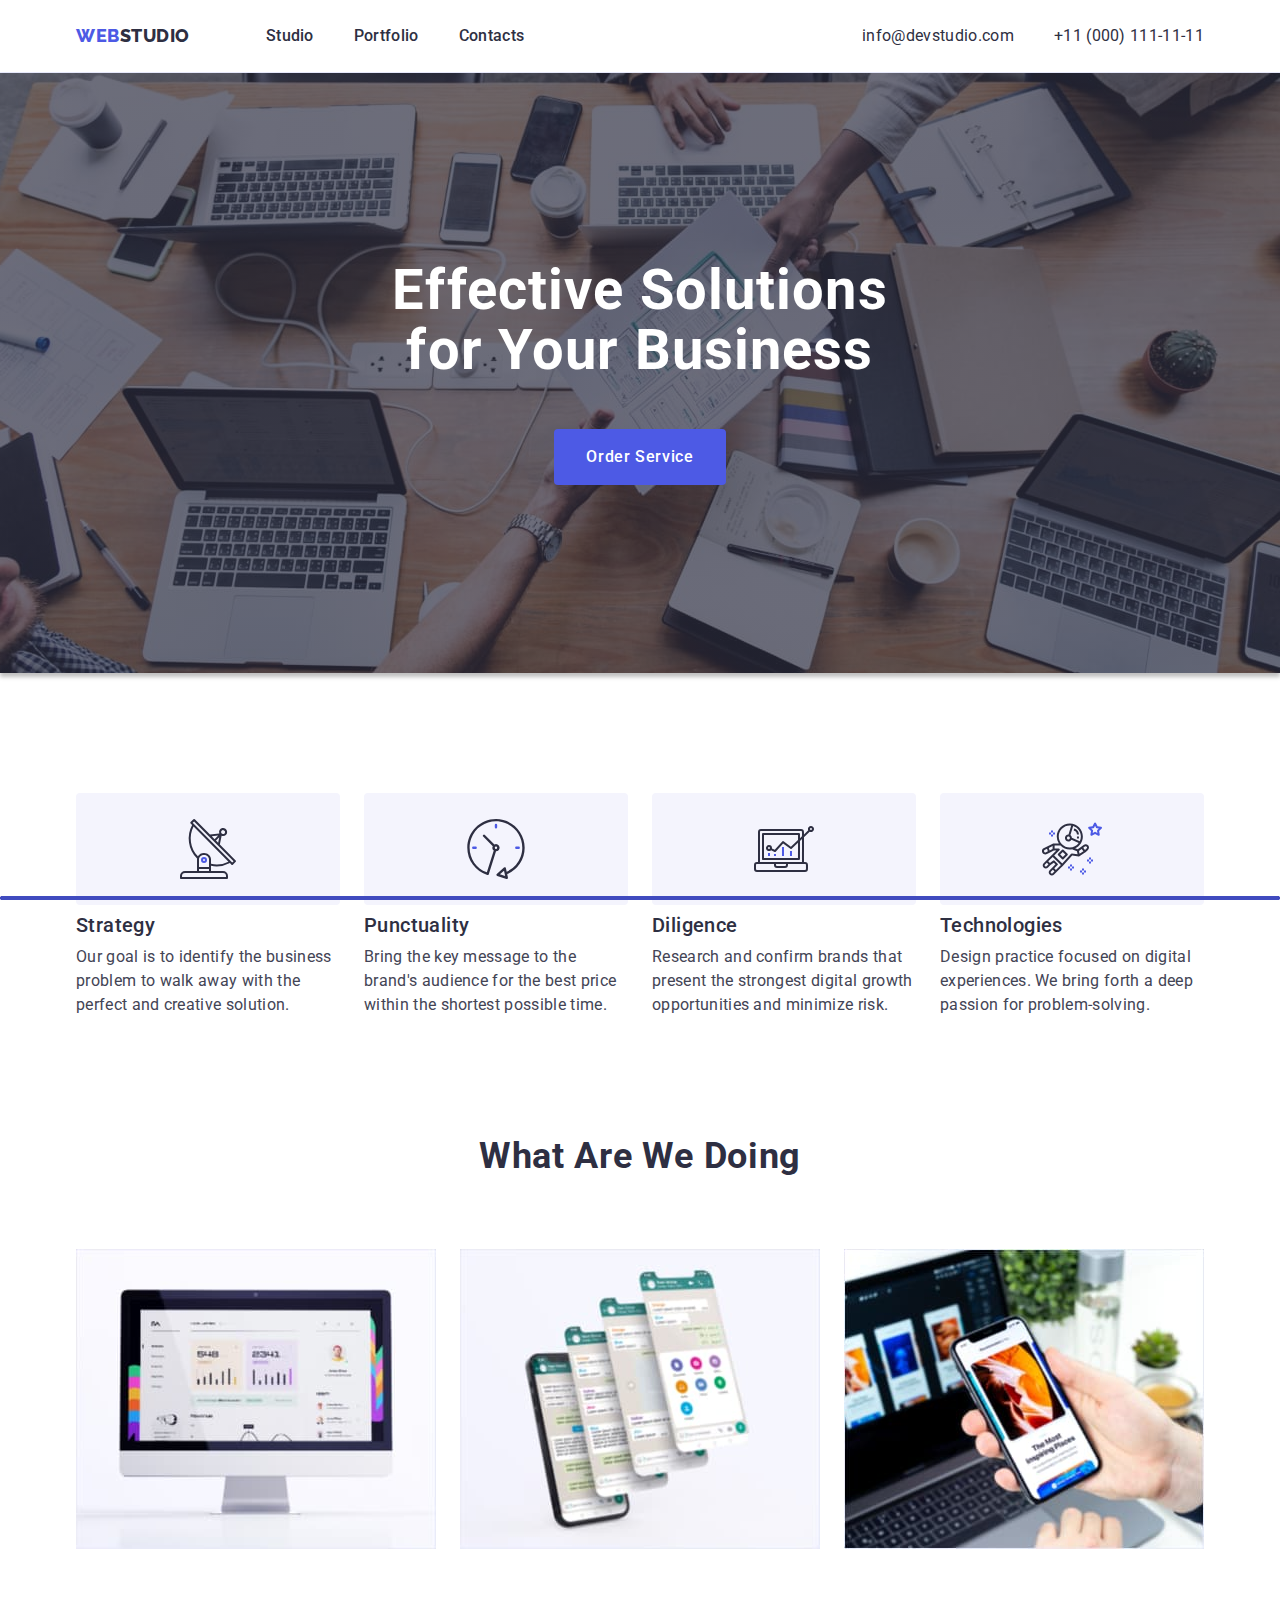
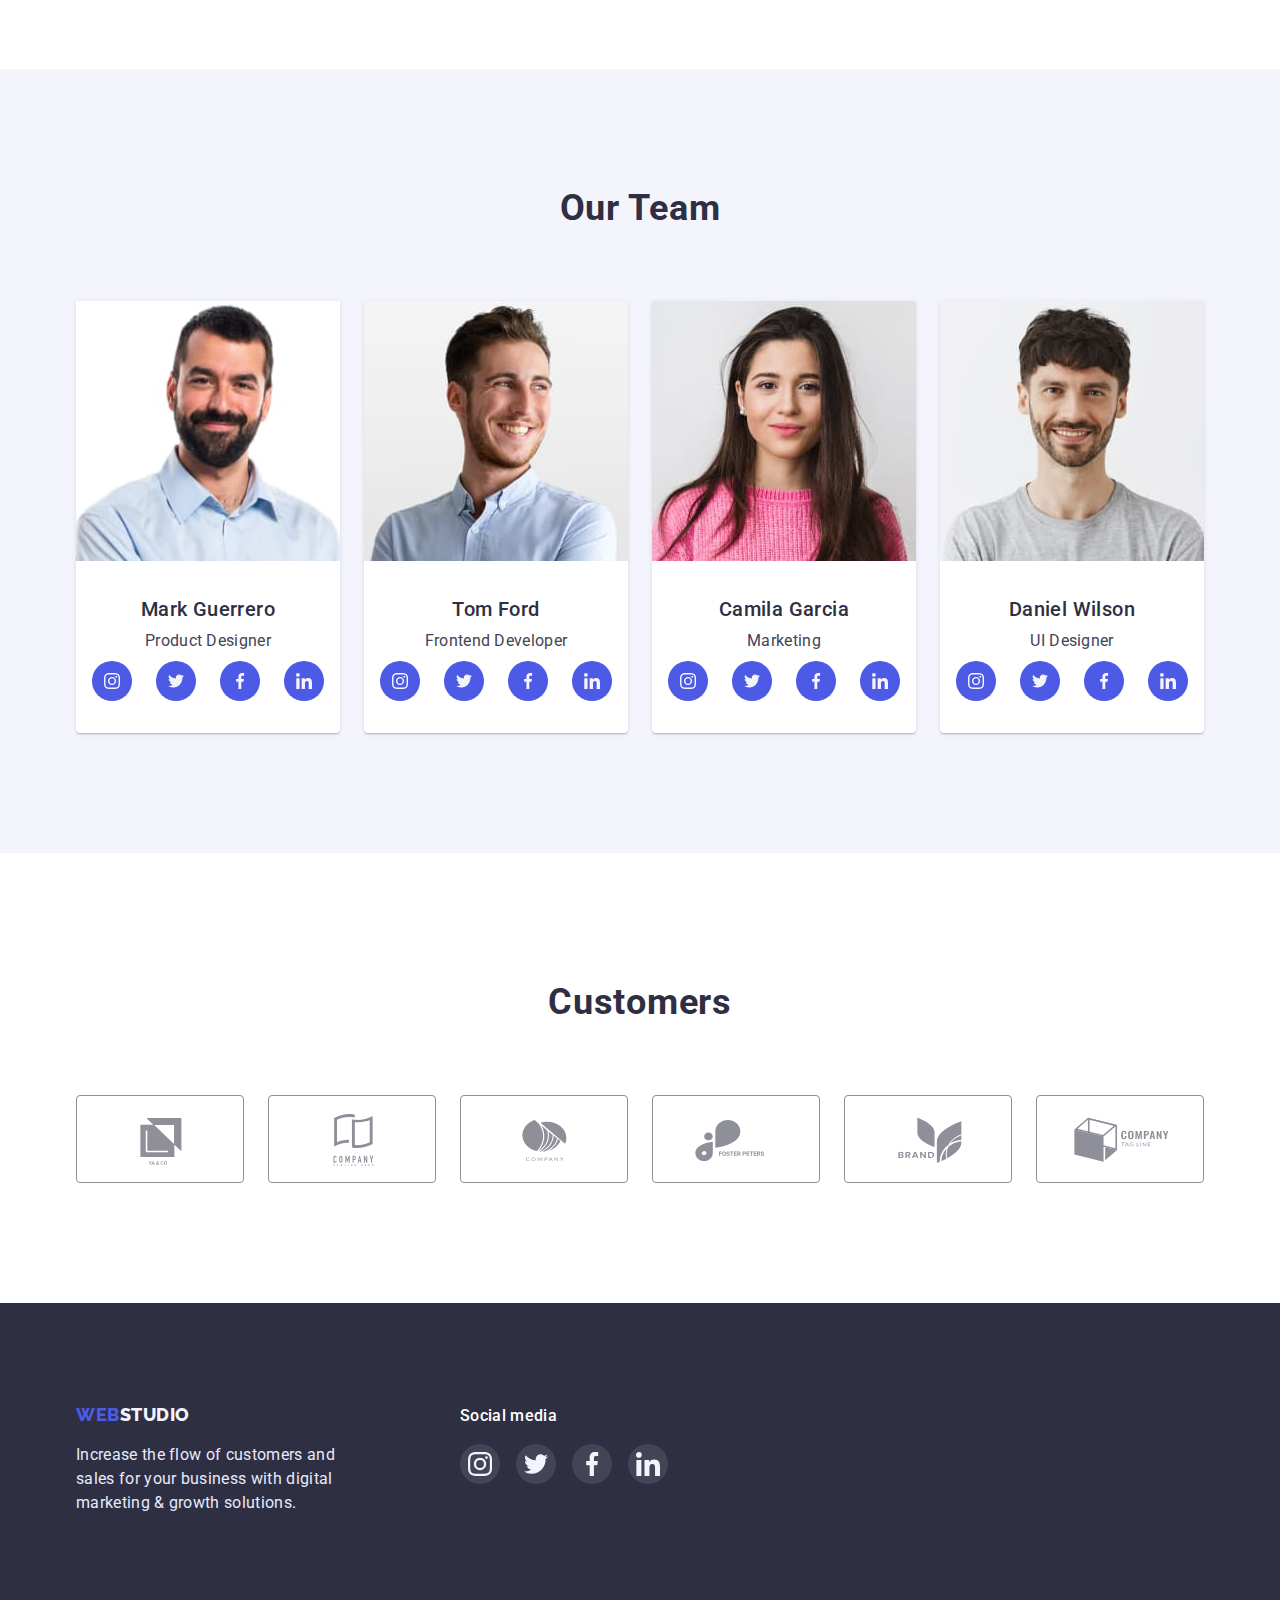
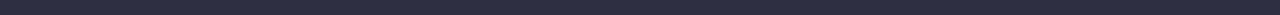
==== commit 0fc5fd92: "hm5home" ====
--- a/index.html
+++ b/index.html
@@ -23,13 +23,13 @@
           <a class="logo" href="./index.html"> Web<span class="logo-frst">Studio</span> </a>
           <ul class="site-nav list">
             <li class="item">
-              <a href="./index.html" class="link">Studio</a>
+              <a href="./index.html" class="link current">Studio</a>
             </li>
             <li class="item">
-              <a href="./portfolio.html" class="link">Portfolio</a>
+              <a href="./portfolio.html" class="link current">Portfolio</a>
             </li>
             <li class="item">
-              <a href="" class="link">Contacts</a>
+              <a href="" class="link current">Contacts</a>
             </li>
           </ul>
         </nav>
@@ -50,7 +50,7 @@
       <!--Заголовок-->
       <section class="hero">
         <h1 class="hero-title">Effective Solutions for Your Business</h1>
-        <button type="button" class="button">Order Service</button>
+        <button type="button" class="button" data-modal-open>Order Service</button>
       </section>
       <!--Преимущества-->
       <section class="features">
@@ -377,9 +377,9 @@
         </div>
       </div>
     </footer>
-    <div class="backdrop">
+    <div class="backdrop is-hidden" data-modal>
       <div class="modal">
-        <button type="button" class="modal-close">
+        <button type="button" class="modal-close" data-modal-close>
           <svg class="modal-close-icon" width="8" height="8">
             <use href="./images/icons.svg#icon-close"></use>
           </svg>
--- a/css/styles.css
+++ b/css/styles.css
@@ -95,6 +95,8 @@
 .site-nav {
   display: flex;
   margin-left: 76px;
+  gap: 40px;
+  align-items: center;
 }
 
 .site-nav .link {
@@ -114,14 +116,6 @@
   transition-timing-function: cubic-bezier(0.4, 0, 0.2, 1);
 }
 
-.site-nav .item {
-  margin-right: 40px;
-}
-
-.site-nav .item:last-child {
-  margin-right: 0;
-}
-
 .inf-nav {
   display: flex;
   margin-left: auto;
@@ -143,6 +137,21 @@
   color: var(--hover-focus-color);
   transition-duration: 250ms;
   transition-timing-function: cubic-bezier(0.4, 0, 0.2, 1);
+}
+
+.item .link.current::after {
+  content: '';
+  display: inline-block;
+  position: absolute;
+  overflow: visible;
+  width: 100%;
+  height: 4px;
+  border: 1px solid var(--hover-focus-color);
+  border-radius: 2px;
+  background-color: var(--hover-focus-color);
+ 
+  left: 0;
+  bottom: 0;
 }
 
 /*------------studio-------------------*/
@@ -648,6 +657,7 @@
   width: 100%;
   height: 100%;
   background-color: var(--backdrop-color);
+  transition: opasity 250ms cubic-bezier(0.4, 0, 0.2, 1);
 }
 
 .modal {
@@ -658,10 +668,38 @@
     0px 2px 1px rgba(0, 0, 0, 0.2);
   border-radius: 4px;
 
+  padding: 24px;
+
+
   position: absolute;
   top: 50%;
   left: 50%;
-  transform: translate(-50%, -50%);
-}
-
-.+  transform: translate(-50%, -50%) scale(1);
+  transition: transform 250ms cubic-bezier(0.4, 0, 0.2, 1);
+}
+
+.backdrop.is-hidden .modal {
+  transform: translate(-50%, -50%) scale(0);
+
+}
+
+.modal-close {
+width: 24px;
+height: 24px;
+border: 1px solid var(--primary-text-color);
+background-color: var(--footer-text-color);
+border-radius: 50%;
+
+
+display: flex;
+align-items: center;
+justify-content: center;
+margin-left: auto;
+padding: 0;
+}
+
+.is-hidden {
+  opacity: 0;
+  visibility: hidden;
+  pointer-events: none;
+}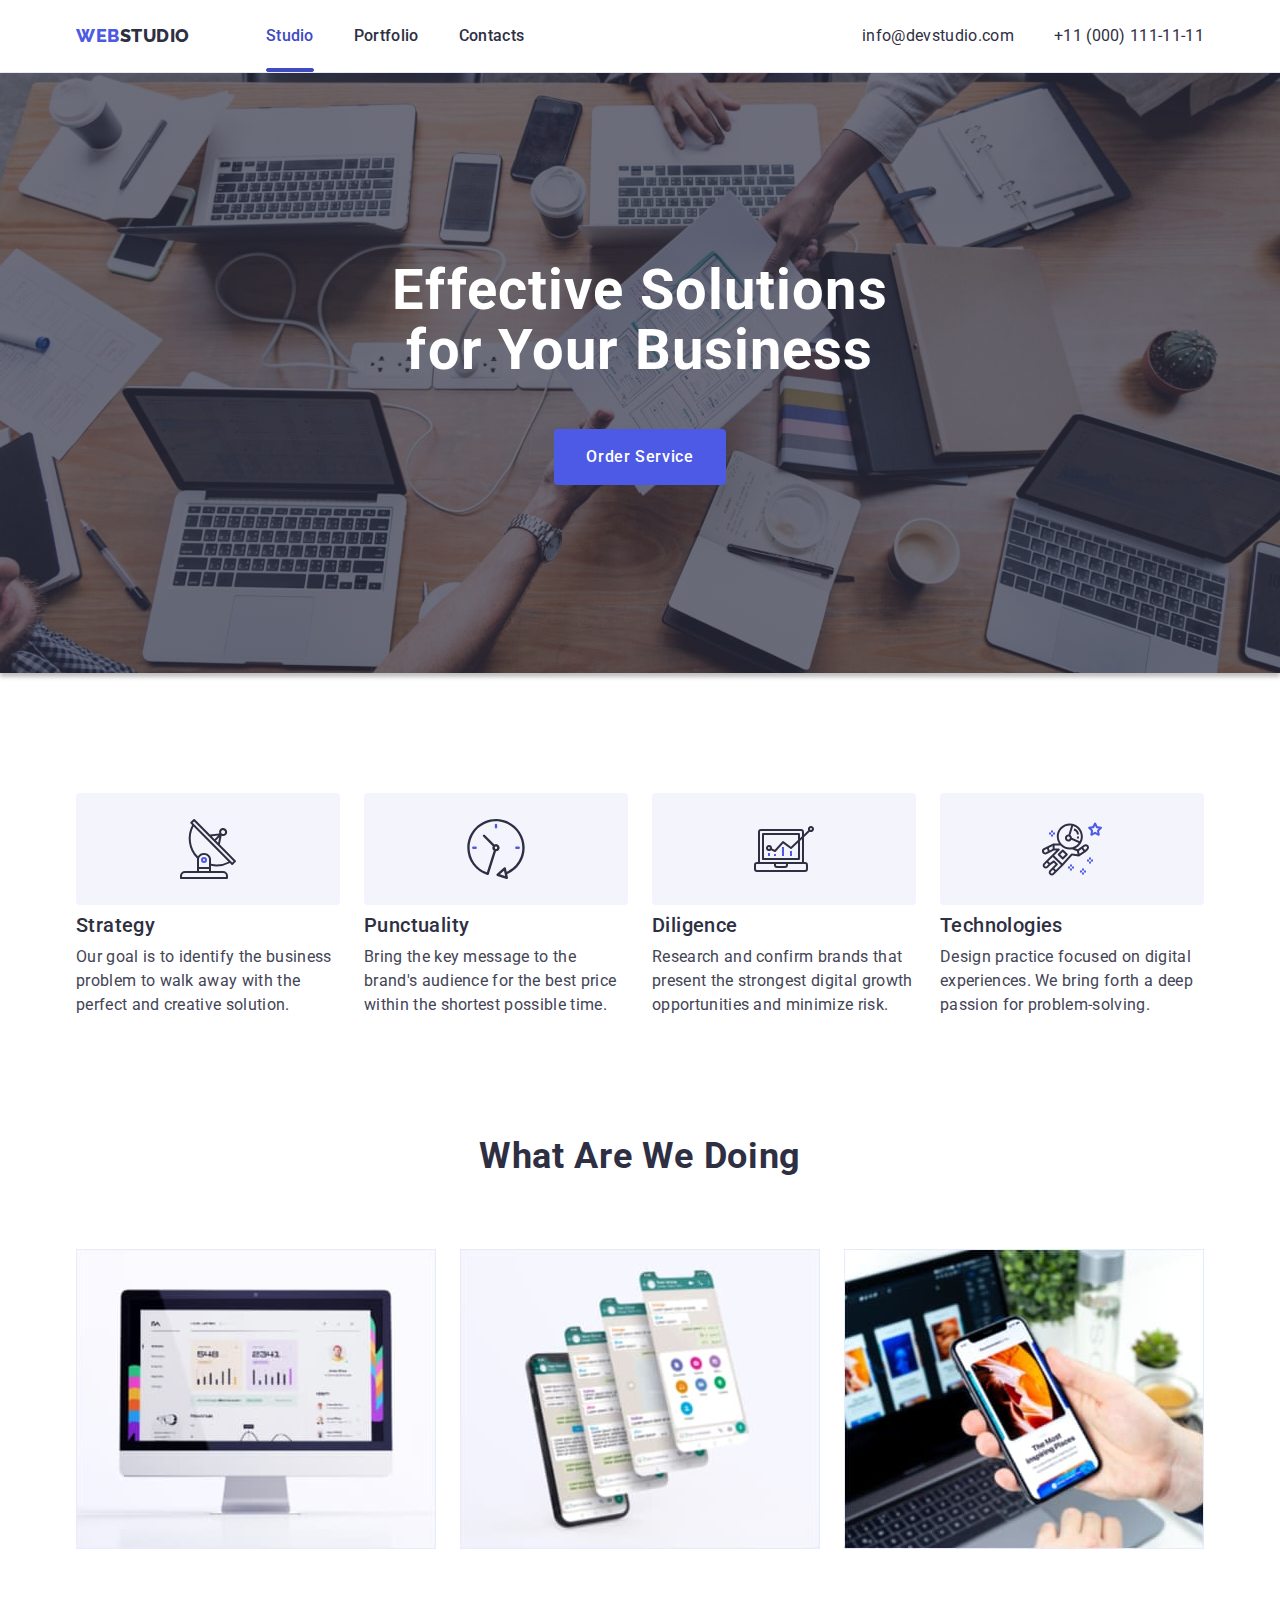
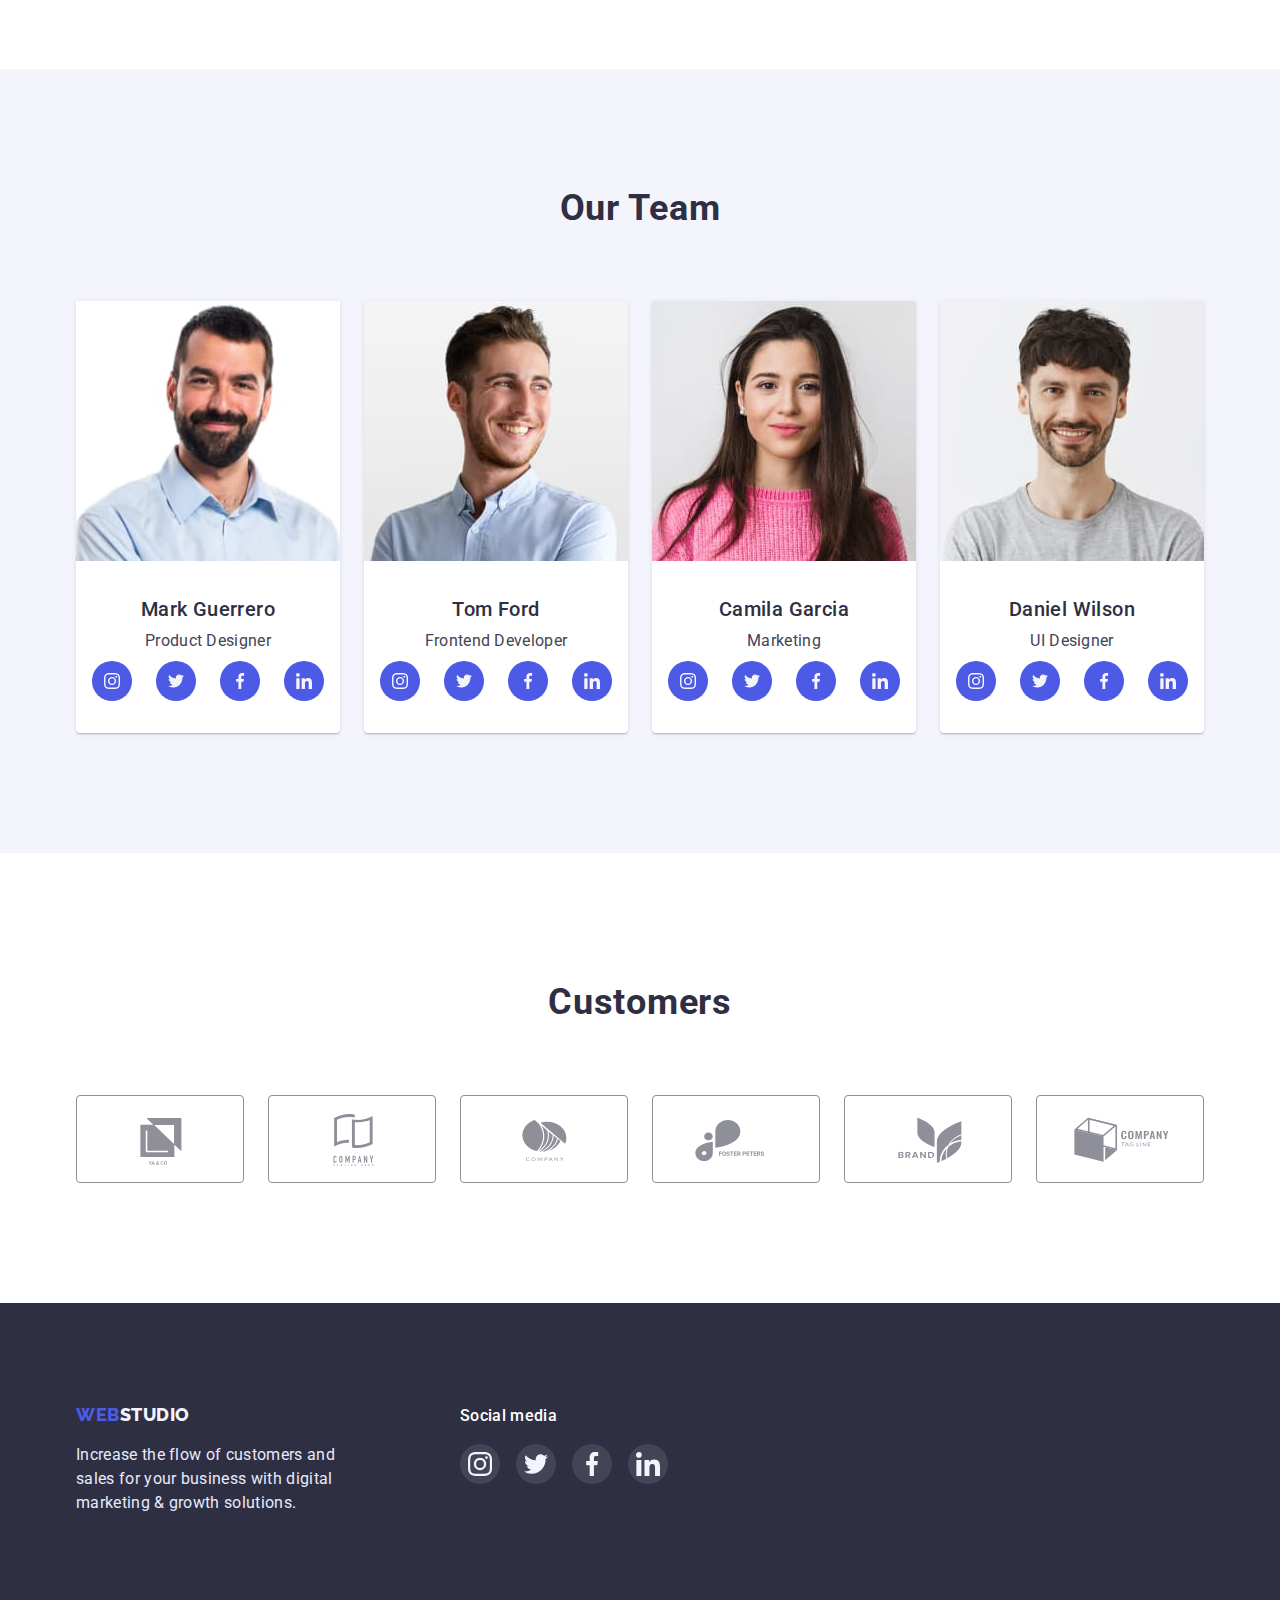
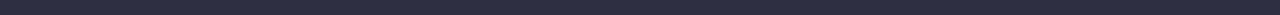
==== commit fcae62ec: "hw5work" ====
--- a/index.html
+++ b/index.html
@@ -26,10 +26,10 @@
               <a href="./index.html" class="link current">Studio</a>
             </li>
             <li class="item">
-              <a href="./portfolio.html" class="link current">Portfolio</a>
+              <a href="./portfolio.html" class="link">Portfolio</a>
             </li>
             <li class="item">
-              <a href="" class="link current">Contacts</a>
+              <a href="" class="link">Contacts</a>
             </li>
           </ul>
         </nav>
--- a/css/styles.css
+++ b/css/styles.css
@@ -109,49 +109,56 @@
   padding-top: 24px;
   padding-bottom: 24px;
 }
-.site-nav .link:hover,
-.site-nav .link:focus {
+
+.link.current {
+  position: relative;
   color: var(--hover-focus-color);
-  transition-duration: 250ms;
-  transition-timing-function: cubic-bezier(0.4, 0, 0.2, 1);
-}
-
-.inf-nav {
-  display: flex;
-  margin-left: auto;
-}
-
-.inf-nav .inf-list + .inf-list {
-  margin-left: 40px;
-}
-
-.inf-nav .nav-link {
-  color: var(--primary-text-color);
-  font-style: normal;
-  font-size: 16px;
-  line-height: 1.5;
-  letter-spacing: 0.02em;
-}
-.inf-nav .nav-link:hover,
-.inf-nav .nav-link:focus {
-  color: var(--hover-focus-color);
-  transition-duration: 250ms;
-  transition-timing-function: cubic-bezier(0.4, 0, 0.2, 1);
-}
-
-.item .link.current::after {
+}
+.link.current::after {
   content: '';
-  display: inline-block;
+  display: block;
   position: absolute;
-  overflow: visible;
+
   width: 100%;
   height: 4px;
   border: 1px solid var(--hover-focus-color);
   border-radius: 2px;
   background-color: var(--hover-focus-color);
- 
+
   left: 0;
   bottom: 0;
+
+  transition: opacity 250ms cubic-bezier(0.4, 0, 0.2, 1);
+}
+
+.site-nav .link:hover,
+.site-nav .link:focus {
+  color: var(--hover-focus-color);
+  transition-duration: 250ms;
+  transition-timing-function: cubic-bezier(0.4, 0, 0.2, 1);
+}
+
+.inf-nav {
+  display: flex;
+  margin-left: auto;
+}
+
+.inf-nav .inf-list + .inf-list {
+  margin-left: 40px;
+}
+
+.inf-nav .nav-link {
+  color: var(--primary-text-color);
+  font-style: normal;
+  font-size: 16px;
+  line-height: 1.5;
+  letter-spacing: 0.02em;
+}
+.inf-nav .nav-link:hover,
+.inf-nav .nav-link:focus {
+  color: var(--hover-focus-color);
+  transition-duration: 250ms;
+  transition-timing-function: cubic-bezier(0.4, 0, 0.2, 1);
 }
 
 /*------------studio-------------------*/
@@ -670,7 +677,6 @@
 
   padding: 24px;
 
-
   position: absolute;
   top: 50%;
   left: 50%;
@@ -680,26 +686,24 @@
 
 .backdrop.is-hidden .modal {
   transform: translate(-50%, -50%) scale(0);
-
 }
 
 .modal-close {
-width: 24px;
-height: 24px;
-border: 1px solid var(--primary-text-color);
-background-color: var(--footer-text-color);
-border-radius: 50%;
-
-
-display: flex;
-align-items: center;
-justify-content: center;
-margin-left: auto;
-padding: 0;
+  width: 24px;
+  height: 24px;
+  border: 1px solid var(--primary-text-color);
+  background-color: var(--footer-text-color);
+  border-radius: 50%;
+
+  display: flex;
+  align-items: center;
+  justify-content: center;
+  margin-left: auto;
+  padding: 0;
 }
 
 .is-hidden {
   opacity: 0;
   visibility: hidden;
   pointer-events: none;
-}+}
